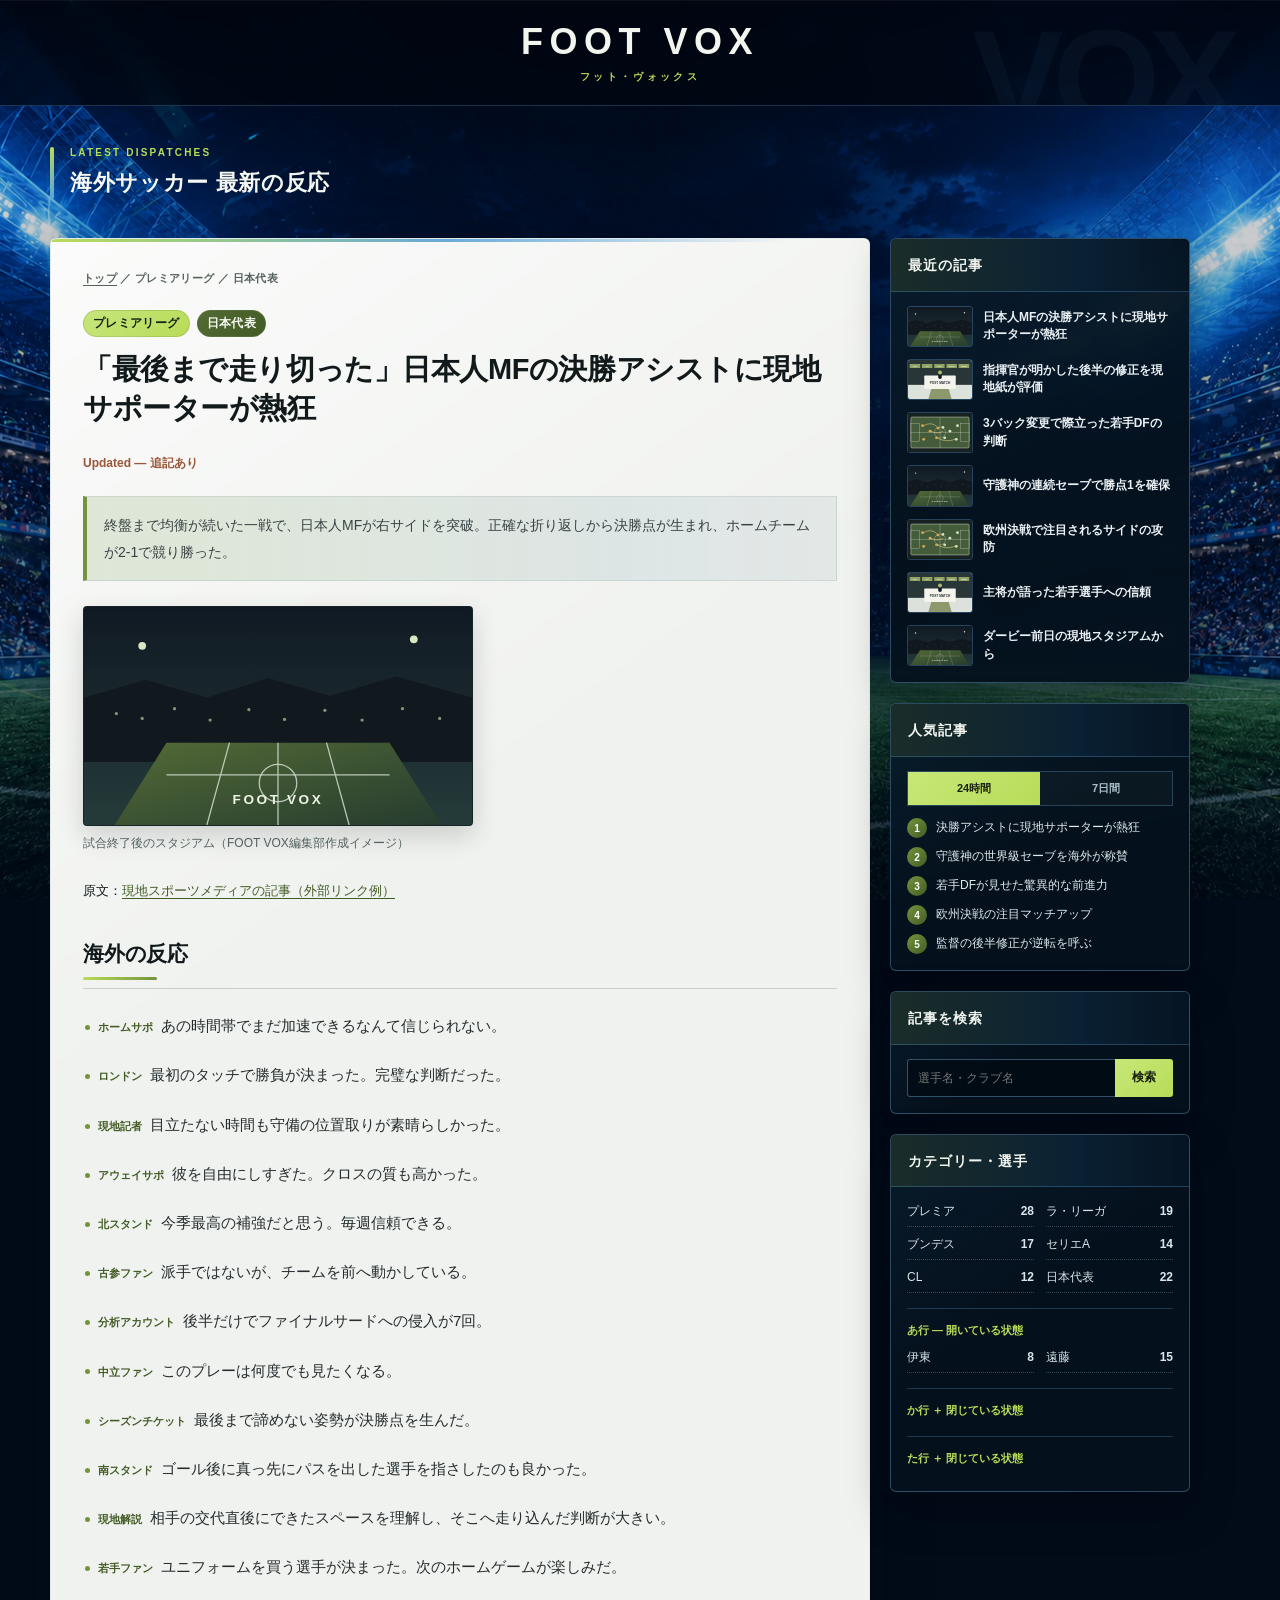
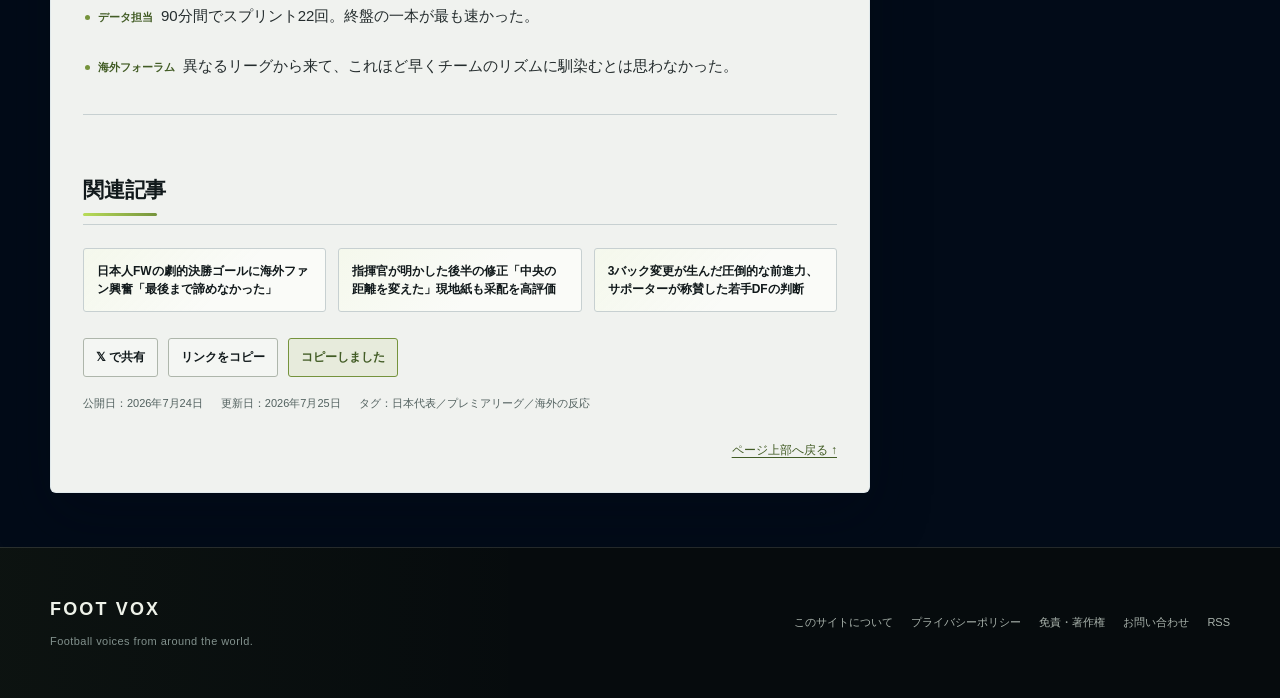
==== article.html @ bb5525f4 "refactor: use articles json as single data source" ====
<!doctype html>
<html lang="ja">
<head>
  <meta charset="utf-8">
  <meta name="viewport" content="width=device-width, initial-scale=1">
  <meta name="description" content="">
  <title>FOOT VOX</title>
  <link rel="icon" href="data:,">
  <link rel="stylesheet" href="styles.css">
</head>
<body id="page-top">
  <!-- PROTOTYPE: Editorial direction selected for design refinement. -->
  <header class="site-header">
    <div class="site-header__inner">
      <a class="site-logo" href="index.html">
        FOOT VOX
        <small>フット・ヴォックス</small>
      </a>
    </div>
  </header>

  <main class="site-grid">
    <section class="main-column" aria-label="記事本文">
      <!-- Future ad code may be inserted into this container. -->
      <div class="ad-slot" data-ad-slot="main-top"></div>

      <h1 class="page-heading"><span>Latest dispatches</span>海外サッカー 最新の反応</h1>

      <article id="article-top" class="article-detail" data-article-detail aria-labelledby="article-title">
        <div class="article-detail__inner">
        <nav class="breadcrumbs" aria-label="パンくず"><a href="index.html">トップ</a> ／ <span data-breadcrumb-category></span> ／ <span data-breadcrumb-tag></span></nav>

        <div class="eyebrow">
          <span class="pill" data-article-category></span>
          <span class="pill pill--muted" data-article-secondary-tag></span>
        </div>

        <h1 id="article-title" class="article-title"></h1>
        <div class="updated-mark">Updated — 追記あり</div>

        <!-- Reorder complete data-content-block elements to compose each article body. GIF uses the same media markup as image. -->
        <div class="article-content-blocks" data-article-blocks data-supported-block-types="text image video gif">
          <div class="article-content-block" data-content-block data-block-type="text" data-text-role="summary">
            <div class="summary-box">
              <p data-summary-existing></p>
              <p data-summary-preview data-render-status="waiting" hidden aria-hidden="true"></p>
            </div>
          </div>

          <div class="article-content-block" data-content-block data-block-type="image">
            <figure class="media-block">
              <img data-article-image width="1200" height="675" alt="">
              <figcaption data-article-image-caption></figcaption>
            </figure>
          </div>

          <div class="article-content-block" data-content-block data-block-type="text" data-text-role="source">
            <p class="source-link">原文：<a href="" rel="noopener noreferrer"></a></p>
          </div>

          <!-- Future inline ad code may be inserted into this container. -->
          <div class="ad-slot" data-ad-slot="article-inline"></div>

          <div class="article-content-block" data-content-block data-block-type="video">
            <figure class="media-block media-block--embed" data-video-media data-embed-provider="">
              <!-- Replace the placeholder with a YouTube iframe or an X video embed. -->
              <div class="media-embed" data-embed-container>
                <div class="video-placeholder" data-embed-placeholder role="img" aria-label="動画が未設定の状態">
                  <span><strong>▶</strong>VIDEO PLACEHOLDER — 560px</span>
                </div>
              </div>
            </figure>
          </div>

          <div class="article-content-block" data-content-block data-block-type="text" data-text-role="reactions-start">
            <h2 class="section-title">海外の反応</h2>
          </div>

          <div class="article-content-block" data-content-block data-block-type="gif" hidden>
            <figure class="media-block" data-gif-media>
              <!-- Set src and alt, then remove hidden from the gif block. -->
              <img data-gif-source width="1200" height="675" loading="lazy" decoding="async" alt="">
              <figcaption data-media-caption hidden></figcaption>
            </figure>
          </div>

          <div class="article-content-block" data-content-block data-block-type="text" data-text-role="reactions-end">
            <div class="reactions reactions--continued" aria-label="海外の反応 続き">
            </div>
          </div>
        </div>

        <div class="article-end">
          <h2 class="section-title">関連記事</h2>
          <ul class="related-list"></ul>

          <div class="share-row" aria-label="共有コントロールの外観例">
            <span class="static-control">𝕏 で共有</span>
            <span class="static-control">リンクをコピー</span>
            <span class="static-control static-control--success">コピーしました</span>
          </div>

          <div class="article-meta">
            <span data-article-published-date></span>
            <span data-article-updated-date></span>
            <span data-article-tags></span>
          </div>

          <div class="to-top"><a href="#page-top">ページ上部へ戻る ↑</a></div>
        </div>

        </div>
      </article>
    </section>

    <aside class="sidebar" data-sidebar aria-label="サイドバー">
      <section class="side-section" data-sidebar-section="recent-articles">
        <h2 class="side-section__heading">最近の記事</h2>
        <div class="side-section__body">
          <ol class="recent-list" data-sidebar-list="recent-articles">
            <li data-sidebar-item><a href="" data-sidebar-link><img alt="" data-sidebar-field="thumbnail"><span data-sidebar-field="title"></span></a></li>
            <li data-sidebar-item><a href="" data-sidebar-link><img alt="" data-sidebar-field="thumbnail"><span data-sidebar-field="title"></span></a></li>
            <li data-sidebar-item><a href="" data-sidebar-link><img alt="" data-sidebar-field="thumbnail"><span data-sidebar-field="title"></span></a></li>
            <li data-sidebar-item><a href="" data-sidebar-link><img alt="" data-sidebar-field="thumbnail"><span data-sidebar-field="title"></span></a></li>
            <li data-sidebar-item><a href="" data-sidebar-link><img alt="" data-sidebar-field="thumbnail"><span data-sidebar-field="title"></span></a></li>
            <li data-sidebar-item><a href="" data-sidebar-link><img alt="" data-sidebar-field="thumbnail"><span data-sidebar-field="title"></span></a></li>
            <li data-sidebar-item><a href="" data-sidebar-link><img alt="" data-sidebar-field="thumbnail"><span data-sidebar-field="title"></span></a></li>
          </ol>
        </div>
      </section>

      <section class="side-section" data-sidebar-section="popular-articles">
        <h2 class="side-section__heading">人気記事</h2>
        <div class="side-section__body">
          <div class="tabs" aria-label="人気記事タブの状態例">
            <span class="tab tab--selected">24時間</span>
            <span class="tab">7日間</span>
          </div>
          <ol class="popular-list" data-sidebar-list="popular-articles">
            <li data-sidebar-item><a href="" data-sidebar-link style="color: inherit; text-decoration: none;"></a></li>
            <li data-sidebar-item><a href="" data-sidebar-link style="color: inherit; text-decoration: none;"></a></li>
            <li data-sidebar-item><a href="" data-sidebar-link style="color: inherit; text-decoration: none;"></a></li>
            <li data-sidebar-item><a href="" data-sidebar-link style="color: inherit; text-decoration: none;"></a></li>
            <li data-sidebar-item><a href="" data-sidebar-link style="color: inherit; text-decoration: none;"></a></li>
          </ol>
        </div>
      </section>

      <section class="side-section">
        <h2 class="side-section__heading">記事を検索</h2>
        <div class="side-section__body">
          <div class="search-form" aria-label="検索フォームの外観例">
            <input type="search" placeholder="選手名・クラブ名" aria-label="検索キーワード">
            <span aria-hidden="true">検索</span>
          </div>
        </div>
      </section>

      <section class="side-section" data-sidebar-section="taxonomy">
        <h2 class="side-section__heading">カテゴリー・選手</h2>
        <div class="side-section__body">
          <ul class="category-list" data-taxonomy-list="categories">
            <li data-taxonomy-item data-taxonomy-type="category"><span data-taxonomy-field="label"></span><b data-taxonomy-field="count"></b></li>
            <li data-taxonomy-item data-taxonomy-type="category"><span data-taxonomy-field="label"></span><b data-taxonomy-field="count"></b></li>
            <li data-taxonomy-item data-taxonomy-type="category"><span data-taxonomy-field="label"></span><b data-taxonomy-field="count"></b></li>
            <li data-taxonomy-item data-taxonomy-type="category"><span data-taxonomy-field="label"></span><b data-taxonomy-field="count"></b></li>
            <li data-taxonomy-item data-taxonomy-type="category"><span data-taxonomy-field="label"></span><b data-taxonomy-field="count"></b></li>
            <li data-taxonomy-item data-taxonomy-type="category"><span data-taxonomy-field="label"></span><b data-taxonomy-field="count"></b></li>
          </ul>
          <div class="kana-group" data-kana-group data-expanded="false">
            <div class="kana-group__label" data-sidebar-field="group-label"></div>
            <ul class="category-list" data-taxonomy-list="players">
              <li data-taxonomy-item data-taxonomy-type="player"><span data-taxonomy-field="label"></span><b data-taxonomy-field="count"></b></li>
              <li data-taxonomy-item data-taxonomy-type="player"><span data-taxonomy-field="label"></span><b data-taxonomy-field="count"></b></li>
            </ul>
          </div>
          <div class="kana-group" data-kana-group data-expanded="false">
            <div class="kana-group__label" data-sidebar-field="group-label"></div>
          </div>
          <div class="kana-group" data-kana-group data-expanded="false">
            <div class="kana-group__label" data-sidebar-field="group-label"></div>
          </div>
        </div>
      </section>
    </aside>
  </main>

  <footer class="site-footer">
    <div class="site-footer__inner">
      <div class="footer-brand">FOOT VOX<small>Football voices from around the world.</small></div>
      <div class="footer-links" aria-label="フッターナビゲーションの外観例">
        <span>このサイトについて</span>
        <span>プライバシーポリシー</span>
        <span>免責・著作権</span>
        <span>お問い合わせ</span>
        <span>RSS</span>
      </div>
    </div>
  </footer>

  <script>
    (() => {
      const detail = document.querySelector("[data-article-detail]");
      const title = document.querySelector("#article-title");
      const metaDescription = document.querySelector('meta[name="description"]');
      const summary = document.querySelector("[data-summary-existing]");
      const category = document.querySelector("[data-article-category]");
      const secondaryTag = document.querySelector("[data-article-secondary-tag]");
      const breadcrumbCategory = document.querySelector("[data-breadcrumb-category]");
      const breadcrumbTag = document.querySelector("[data-breadcrumb-tag]");
      const image = document.querySelector("[data-article-image]");
      const caption = document.querySelector("[data-article-image-caption]");
      const sourceBlock = document.querySelector('[data-text-role="source"]');
      const sourceLink = sourceBlock?.querySelector("a");
      const published = document.querySelector("[data-article-published-date]");
      const updated = document.querySelector("[data-article-updated-date]");
      const tags = document.querySelector("[data-article-tags]");
      const reactions = document.querySelector(".reactions--continued");
      const relatedList = document.querySelector(".related-list");
      const videoBlock = document.querySelector('[data-block-type="video"]');
      const gifBlock = document.querySelector('[data-block-type="gif"]');
      const requestedId = new URLSearchParams(location.search).get("id");
      const formatDate = (value) => {
        const [year, month, day] = String(value || "").split("-").map(Number);
        return year && month && day ? `${year}年${month}月${day}日` : "";
      };
      const dateValue = (value) => Date.parse(`${value || ""}T00:00:00Z`) || 0;
      const articleHref = (id) => `article.html?id=${encodeURIComponent(id)}`;
      const selectRelatedArticles = (articles, current) => {
        const currentTags = new Set(current.tags || []);
        const candidates = articles
          .filter((article) => article.articleId !== current.articleId && article.relatedEligible !== false)
          .map((article) => ({
            ...article,
            commonTagCount: (article.tags || []).filter((tag) => currentTags.has(tag)).length
          }));
        const related = candidates
          .filter((article) => article.commonTagCount > 0)
          .sort((left, right) => (
            right.commonTagCount - left.commonTagCount
            || dateValue(right.updatedDate) - dateValue(left.updatedDate)
            || left.articleId.localeCompare(right.articleId)
          ))
          .slice(0, 3);
        if (related.length < 3) {
          const selected = new Set(related.map((article) => article.articleId));
          related.push(...candidates
            .filter((article) => !selected.has(article.articleId))
            .sort((left, right) => (
              dateValue(right.updatedDate) - dateValue(left.updatedDate)
              || left.articleId.localeCompare(right.articleId)
            ))
            .slice(0, 3 - related.length));
        }
        return related;
      };
      const fillSidebar = (sidebar, articles) => {
        const ids = new Set(articles.map((article) => article.articleId));
        document.querySelectorAll('[data-sidebar-list="recent-articles"] [data-sidebar-item]')
          .forEach((item, index) => {
            const data = sidebar.recentArticles[index];
            const link = item.querySelector("a");
            const thumbnail = item.querySelector("img");
            if (!data) return;
            item.dataset.articleId = data.articleId || "";
            link.href = ids.has(data.articleId) ? articleHref(data.articleId) : data.href;
            thumbnail.src = data.thumbnail;
            item.querySelector("span").textContent = data.title;
          });
        document.querySelectorAll('[data-sidebar-list="popular-articles"] [data-sidebar-item]')
          .forEach((item, index) => {
            const data = sidebar.popularArticles[index];
            if (!data) return;
            item.dataset.articleId = data.articleId || "";
            item.dataset.rank = data.rank;
            const link = item.querySelector("a");
            link.href = ids.has(data.articleId) ? articleHref(data.articleId) : data.href || "article.html";
            link.textContent = data.title;
          });
        document.querySelectorAll('[data-taxonomy-type="category"]').forEach((item, index) => {
          const data = sidebar.taxonomy.categories[index];
          if (!data) return;
          item.dataset.taxonomyId = data.taxonomyId;
          item.querySelector('[data-taxonomy-field="label"]').textContent = data.label;
          item.querySelector('[data-taxonomy-field="count"]').textContent = data.count;
        });
        document.querySelectorAll("[data-kana-group]").forEach((group, index) => {
          const data = sidebar.taxonomy.playerGroups[index];
          if (!data) return;
          group.dataset.kanaGroup = data.kana;
          group.dataset.expanded = String(data.expanded);
          group.querySelector('[data-sidebar-field="group-label"]').textContent = data.label;
          group.querySelectorAll('[data-taxonomy-type="player"]').forEach((item, playerIndex) => {
            const player = data.players[playerIndex];
            if (!player) return;
            item.dataset.taxonomyId = player.taxonomyId;
            item.querySelector('[data-taxonomy-field="label"]').textContent = player.label;
            item.querySelector('[data-taxonomy-field="count"]').textContent = player.count;
          });
        });
      };
      window.FOOT_VOX = window.FOOT_VOX || {};
      const context = { ready: null, loadStatus: "loading", articleData: null, relatedArticles: [] };
      window.FOOT_VOX.articleContext = context;
      context.ready = fetch("data/articles.json")
        .then((response) => {
          if (!response.ok) throw new Error(`Article data request failed: ${response.status}`);
          return response.json();
        })
        .then((payload) => {
          const articles = payload.articles;
          const article = articles.find((item) => item.articleId === requestedId)
            || articles.find((item) => item.listOnHome !== false);
          if (!article) throw new Error("Article not found");
          const tag = (article.tags || []).find(
            (item) => item !== article.category && item !== "海外の反応"
          ) || article.tags?.[0] || "";
          detail.dataset.articleId = article.articleId;
          title.textContent = article.title;
          document.title = `${article.title}｜FOOT VOX`;
          metaDescription.content = article.description;
          summary.textContent = article.description;
          category.textContent = article.category;
          secondaryTag.textContent = tag;
          breadcrumbCategory.textContent = article.category;
          breadcrumbTag.textContent = tag;
          image.src = article.image.src;
          image.alt = article.image.alt;
          caption.textContent = article.image.caption;
          published.textContent = `公開日：${formatDate(article.publishedDate)}`;
          updated.textContent = `更新日：${formatDate(article.updatedDate)}`;
          tags.textContent = `タグ：${article.tags.join("／")}`;
          const source = (article.contentBlocks || []).find(
            (block) => block.type === "text" && block.role === "source"
          );
          sourceBlock.hidden = !source;
          if (source) {
            sourceLink.textContent = source.text;
            sourceLink.href = source.href;
          }
          const video = (article.contentBlocks || []).find((block) => block.type === "video");
          const gif = (article.contentBlocks || []).find((block) => block.type === "gif");
          videoBlock.hidden = !video?.embedUrl;
          gifBlock.hidden = !gif?.src;
          reactions.replaceChildren(...article.reactions.map((reaction) => {
            const paragraph = document.createElement("p");
            const meta = document.createElement("span");
            paragraph.className = "reaction";
            paragraph.id = `reaction-${reaction.number}`;
            meta.className = "reaction__meta";
            meta.textContent = reaction.name;
            paragraph.append(meta, document.createTextNode(reaction.text));
            return paragraph;
          }));
          const related = selectRelatedArticles(articles, article);
          relatedList.replaceChildren(...related.map((item) => {
            const li = document.createElement("li");
            const link = document.createElement("a");
            li.dataset.articleId = item.articleId;
            link.href = articleHref(item.articleId);
            link.textContent = item.title;
            li.append(link);
            return li;
          }));
          fillSidebar(payload.homeSidebar, articles);
          context.articleData = article;
          context.relatedArticles = related;
          context.loadStatus = "loaded";
          if (location.hash === "#reaction-9") {
            requestAnimationFrame(() => document.querySelector("#reaction-9")?.scrollIntoView());
          }
          return article;
        })
        .catch((error) => {
          context.loadStatus = "error";
          context.error = error.message;
          throw error;
        });
    })();
  </script>
</body>
</html>
---- styles.css ----
:root {
  --graphite-950: #020713;
  --graphite-900: #071323;
  --graphite-800: #10283c;
  --surface: #f0f2ef;
  --surface-strong: #fafbf8;
  --surface-muted: #e2e7e5;
  --ink: #11191b;
  --ink-soft: #52615f;
  --olive: #75933c;
  --olive-dark: #425c25;
  --lime: #b8dc58;
  --line: #c7d0d1;
  --stadium-blue: #2f8fdf;
  --stadium-cyan: #72c8ff;
  --gold: #d1a950;
  --white: #fff;
  --radius-sm: 6px;
  --radius-md: 10px;
  --shadow-card: 0 22px 58px rgba(0, 8, 20, .38);
  --space-1: 6px;
  --space-2: 10px;
  --space-3: 16px;
  --space-4: 22px;
  --space-5: 30px;
  --space-6: 42px;
  --page-width: 1180px;
  --main-width: 820px;
  --side-width: 300px;
  --column-gap: 20px;
  color-scheme: light;
}

* { box-sizing: border-box; }

html {
  scroll-behavior: smooth;
  scroll-padding-top: 24px;
}

body {
  position: relative;
  isolation: isolate;
  margin: 0;
  min-width: 1180px;
  color: var(--ink);
  background-color: #020b18;
  background-image: url("assets/foot-vox-stadium-background.png");
  background-repeat: no-repeat;
  background-position: center top;
  background-size: cover;
  background-attachment: fixed;
  font-family: -apple-system, BlinkMacSystemFont, "Segoe UI", "Yu Gothic UI", "Hiragino Kaku Gothic ProN", Meiryo, sans-serif;
  line-height: 1.75;
}

body::before {
  position: fixed;
  z-index: 0;
  inset: 0;
  content: "";
  pointer-events: none;
  background: linear-gradient(
    180deg,
    rgba(1, 7, 18, .12) 0%,
    rgba(1, 9, 22, .26) 42%,
    rgba(2, 11, 24, .6) 82%,
    rgba(2, 11, 24, .82) 100%
  );
}

.site-header,
.site-grid,
.site-footer {
  position: relative;
  z-index: 1;
}

a {
  color: var(--olive-dark);
  text-decoration-thickness: 1px;
  text-underline-offset: 3px;
}

a:hover { color: #2f3b1e; }

a:focus-visible,
button:focus-visible,
input:focus-visible {
  outline: 3px solid #d4aa4f;
  outline-offset: 4px;
}

img {
  display: block;
  max-width: 100%;
  height: auto;
}

.site-header {
  overflow: hidden;
  border-top: 1px solid rgba(255,255,255,.05);
  border-bottom: 1px solid rgba(95,173,232,.26);
  background: rgba(1, 7, 15, .68);
  backdrop-filter: blur(7px);
}

.site-header::after {
  position: absolute;
  right: max(calc((100% - var(--page-width)) / 2), 20px);
  bottom: -42px;
  content: "VOX";
  color: rgba(109, 174, 221, .045);
  font-size: 138px;
  font-weight: 900;
  line-height: 1;
  letter-spacing: -.08em;
  pointer-events: none;
}

.site-header__inner {
  position: relative;
  z-index: 1;
  width: var(--page-width);
  height: 104px;
  margin: 0 auto;
  display: grid;
  place-items: center;
}

.site-logo {
  color: #f3f5ef;
  font-size: 36px;
  font-weight: 900;
  line-height: 1;
  letter-spacing: .18em;
  text-decoration: none;
}

.site-logo small {
  display: block;
  margin-top: 12px;
  color: var(--lime);
  font-size: 10px;
  font-weight: 650;
  letter-spacing: .33em;
  text-align: center;
}

.site-grid {
  width: var(--page-width);
  margin: 38px auto 0;
  display: grid;
  grid-template-columns: var(--main-width) var(--side-width);
  gap: var(--column-gap);
  align-items: stretch;
}

.main-column {
  min-width: 0;
}

.ad-slot:empty {
  display: none;
}

.page-heading {
  position: relative;
  margin: 0 0 22px;
  padding: 0 0 14px 20px;
  color: #f5f7f2;
  font-size: 22px;
  font-weight: 800;
  letter-spacing: .03em;
}

.page-heading::before {
  position: absolute;
  top: 3px;
  bottom: 17px;
  left: 0;
  width: 4px;
  content: "";
  border-radius: 99px;
  background: linear-gradient(var(--lime), #5da3d9);
  box-shadow: 0 0 22px rgba(83,161,218,.3);
}

.page-heading span {
  display: block;
  margin-bottom: 2px;
  color: var(--lime);
  font-size: 10px;
  font-weight: 800;
  letter-spacing: .22em;
  text-transform: uppercase;
}

.feed {
  display: grid;
  gap: var(--space-5);
}

.article-card,
.article-detail {
  position: relative;
  overflow: hidden;
  border: 1px solid rgba(224,232,235,.9);
  border-radius: var(--radius-sm);
  background:
    linear-gradient(145deg, rgba(255,255,255,.7), transparent 36%),
    var(--surface);
  box-shadow: var(--shadow-card);
}

.article-card::before,
.article-detail::before {
  position: absolute;
  z-index: 2;
  top: 0;
  right: 0;
  left: 0;
  height: 3px;
  content: "";
  background: linear-gradient(90deg, var(--lime), #67aad8 48%, transparent 90%);
}

.article-card__inner,
.article-detail__inner {
  padding: 30px 32px 31px;
}

.eyebrow {
  display: flex;
  flex-wrap: wrap;
  gap: 7px;
  margin-bottom: 13px;
}

.pill {
  display: inline-flex;
  align-items: center;
  min-height: 24px;
  padding: 2px 9px;
  border-radius: 999px;
  border: 1px solid rgba(67,87,42,.16);
  color: #162014;
  background: linear-gradient(135deg, #c7e57c, var(--lime));
  font-size: 12px;
  font-weight: 800;
  letter-spacing: .03em;
}

.pill--muted {
  color: #f7f9f2;
  border-color: rgba(255,255,255,.08);
  background: linear-gradient(135deg, #526a34, var(--olive-dark));
}

.article-title {
  margin: 0 0 17px;
  font-size: 29px;
  font-weight: 850;
  line-height: 1.34;
  letter-spacing: -.015em;
}

.article-title a {
  color: var(--ink);
  text-decoration: none;
}

.article-title a:hover { color: var(--olive-dark); }

.summary-box {
  margin-bottom: 20px;
  padding: 15px 17px;
  border: 1px solid rgba(69,107,126,.13);
  border-left: 4px solid var(--olive);
  background:
    linear-gradient(90deg, rgba(184,220,88,.11), rgba(95,169,218,.045) 75%, transparent),
    #e3e8e6;
  color: #374342;
  font-size: 14px;
}

.summary-box p { margin: 0; }

.media-block {
  margin: 0 0 22px;
}

.media-block img {
  width: 100%;
  border: 1px solid rgba(10,22,24,.22);
  border-radius: 4px;
  background: #1c2928;
  box-shadow: 0 10px 26px rgba(11,21,22,.16);
}

.media-block figcaption {
  margin-top: 7px;
  color: var(--ink-soft);
  font-size: 12px;
}

.reactions {
  display: grid;
  gap: 21px;
}

.reaction {
  margin: 0;
  padding: 0 2px;
  color: #242c2d;
  font-size: 15px;
  line-height: 1.88;
}

.reaction__meta {
  position: relative;
  padding-left: 13px;
  display: inline-block;
  margin-right: 8px;
  color: var(--olive-dark);
  font-size: 11px;
  font-weight: 800;
}

.reaction__meta::before {
  position: absolute;
  top: .72em;
  left: 0;
  width: 5px;
  height: 5px;
  content: "";
  border-radius: 50%;
  background: var(--olive);
}

.continue-row {
  display: flex;
  justify-content: flex-end;
  margin-top: 22px;
}

.continue-link {
  display: inline-flex;
  align-items: center;
  gap: 9px;
  padding: 9px 16px;
  border-radius: 3px;
  border: 1px solid rgba(183,217,99,.4);
  color: #f5f8f0;
  background: linear-gradient(135deg, #253632, #13211f);
  font-size: 13px;
  font-weight: 850;
  text-decoration: none;
  box-shadow: 0 9px 22px rgba(9,18,18,.16);
}

.continue-link::after { content: "→"; }

.continue-link:hover {
  color: #17200f;
  background: var(--lime);
}

.sidebar {
  display: grid;
  gap: 20px;
  padding-top: 94px;
  align-content: start;
}

.side-section {
  overflow: hidden;
  border: 1px solid rgba(112, 166, 204, .38);
  border-radius: var(--radius-sm);
  color: #dfe9ef;
  background:
    linear-gradient(145deg, rgba(31, 78, 109, .18), transparent 48%),
    rgba(5, 17, 29, .94);
  box-shadow: 0 18px 42px rgba(0, 5, 16, .38);
  backdrop-filter: blur(10px);
}

.side-section__heading {
  margin: 0;
  padding: 14px 17px 13px;
  border-bottom: 1px solid rgba(102, 174, 224, .28);
  color: #f3f6ef;
  background:
    linear-gradient(90deg, rgba(184,220,88,.12), rgba(50,125,180,.12) 62%, transparent),
    rgba(6, 21, 34, .94);
  font-size: 14px;
  font-weight: 850;
  letter-spacing: .07em;
}

.side-section__body {
  padding: 14px 16px 16px;
  color: #dbe5eb;
}

.recent-list,
.popular-list,
.category-list,
.related-list {
  margin: 0;
  padding: 0;
  list-style: none;
}

.recent-list {
  display: grid;
  gap: 12px;
}

.recent-list a {
  display: grid;
  grid-template-columns: 66px 1fr;
  gap: 10px;
  align-items: center;
  color: #eaf0f3;
  font-size: 12px;
  font-weight: 700;
  line-height: 1.45;
  text-decoration: none;
  transition: color .16s ease, transform .16s ease;
}

.recent-list a:hover {
  color: var(--lime);
  transform: translateX(3px);
}

.recent-list img {
  width: 66px;
  aspect-ratio: 16 / 10;
  object-fit: cover;
  border: 1px solid rgba(105, 172, 219, .32);
  border-radius: 3px;
}

.tabs {
  display: grid;
  grid-template-columns: 1fr 1fr;
  margin-bottom: 12px;
  border: 1px solid rgba(103, 162, 201, .34);
}

.tab {
  padding: 7px 5px;
  color: #adbec9;
  background: rgba(255,255,255,.025);
  font-size: 11px;
  font-weight: 800;
  text-align: center;
}

.tab--selected {
  color: #17200f;
  background: linear-gradient(135deg, #c8e778, var(--lime));
}

.popular-list {
  display: grid;
  gap: 9px;
  counter-reset: popular;
}

.popular-list li {
  display: grid;
  grid-template-columns: 22px 1fr;
  gap: 7px;
  align-items: start;
  counter-increment: popular;
  font-size: 12px;
  line-height: 1.5;
  color: #e1e9ed;
}

.popular-list li::before {
  content: counter(popular);
  display: grid;
  width: 20px;
  height: 20px;
  place-items: center;
  border-radius: 50%;
  color: white;
  background: linear-gradient(135deg, var(--olive), var(--olive-dark));
  font-size: 10px;
  font-weight: 800;
}

.search-form {
  display: grid;
  grid-template-columns: 1fr auto;
}

.search-form input {
  min-width: 0;
  height: 38px;
  padding: 0 10px;
  border: 1px solid rgba(105, 166, 207, .45);
  border-right: 0;
  border-radius: 3px 0 0 3px;
  color: #eef4f7;
  background: rgba(1, 10, 19, .72);
  font: inherit;
  font-size: 12px;
}

.search-form span {
  display: grid;
  min-width: 58px;
  place-items: center;
  border-radius: 0 3px 3px 0;
  color: #17200f;
  background: linear-gradient(135deg, #c8e778, var(--lime));
  font-size: 12px;
  font-weight: 800;
}

.category-list {
  display: grid;
  grid-template-columns: 1fr 1fr;
  gap: 7px 12px;
  font-size: 12px;
}

.category-list li {
  display: flex;
  justify-content: space-between;
  gap: 8px;
  padding-bottom: 4px;
  border-bottom: 1px dotted rgba(155, 190, 212, .3);
  color: #dbe5eb;
}

.kana-group {
  margin-top: 15px;
  padding-top: 12px;
  border-top: 1px solid rgba(117, 173, 209, .25);
}

.kana-group__label {
  margin-bottom: 7px;
  color: var(--lime);
  font-size: 11px;
  font-weight: 850;
}

.pagination {
  display: flex;
  justify-content: center;
  gap: 8px;
  margin: 32px 0 0;
}

.pagination a,
.pagination span {
  display: grid;
  width: 38px;
  height: 38px;
  place-items: center;
  border: 1px solid rgba(255,255,255,.18);
  border-radius: 5px;
  color: #e8eee2;
  background: rgba(255,255,255,.045);
  font-size: 13px;
  text-decoration: none;
}

.pagination .current {
  color: #17200f;
  border-color: var(--lime);
  background: linear-gradient(135deg, #c8e778, var(--lime));
  box-shadow: 0 8px 22px rgba(183,217,99,.15);
}

.site-footer {
  margin-top: 54px;
  border-top: 1px solid rgba(255,255,255,.12);
  background:
    linear-gradient(90deg, rgba(183,217,99,.035), transparent 42%),
    #060b0d;
}

.site-footer__inner {
  width: var(--page-width);
  min-height: 150px;
  margin: 0 auto;
  display: grid;
  grid-template-columns: 1fr auto;
  gap: 30px;
  align-items: center;
}

.footer-brand {
  color: #eef2e9;
  font-size: 18px;
  font-weight: 850;
  letter-spacing: .12em;
}

.footer-brand small {
  display: block;
  margin-top: 6px;
  color: #82918d;
  font-size: 11px;
  font-weight: 500;
  letter-spacing: .04em;
}

.footer-links {
  display: flex;
  flex-wrap: wrap;
  justify-content: flex-end;
  gap: 9px 18px;
  max-width: 600px;
  color: #a9b3ac;
  font-size: 11px;
}

.footer-links span { white-space: nowrap; }

.breadcrumbs {
  margin-bottom: 18px;
  color: var(--ink-soft);
  font-size: 11px;
  font-weight: 650;
  letter-spacing: .03em;
}

.breadcrumbs a { color: var(--ink-soft); }

.updated-mark {
  display: inline-block;
  margin: -6px 0 18px;
  color: #9a5639;
  font-size: 12px;
  font-weight: 850;
}

.source-link {
  margin: -3px 0 22px;
  font-size: 13px;
}

.section-title {
  margin: 30px 0 20px;
  padding-bottom: 8px;
  border-bottom: 1px solid var(--line);
  font-size: 21px;
  font-weight: 850;
  letter-spacing: -.01em;
}

.section-title::after {
  display: block;
  width: 74px;
  height: 3px;
  margin-top: 8px;
  content: "";
  border-radius: 99px;
  background: linear-gradient(90deg, var(--lime), var(--olive));
}

.article-detail .media-block img {
  width: 390px;
}

.video-placeholder {
  width: 560px;
  aspect-ratio: 16 / 9;
  margin: 25px 0;
  display: grid;
  place-items: center;
  border-radius: 4px;
  color: #eaf0df;
  border: 1px solid rgba(183,217,99,.2);
  background:
    radial-gradient(circle, rgba(183,217,99,.2) 0 14%, transparent 15%),
    linear-gradient(135deg, #263a3a, #0b1316);
  box-shadow: 0 14px 34px rgba(7,13,16,.2);
  font-size: 13px;
  letter-spacing: .12em;
}

.video-placeholder strong {
  display: block;
  font-size: 44px;
  line-height: 1;
  text-align: center;
}

.article-detail .media-block--embed {
  width: 560px;
  margin: 25px 0;
}

.media-embed {
  position: relative;
  overflow: hidden;
  width: 100%;
  aspect-ratio: 16 / 9;
  border: 1px solid rgba(10,22,24,.22);
  border-radius: 4px;
  background: #1c2928;
  box-shadow: 0 10px 26px rgba(11,21,22,.16);
}

.media-embed > iframe,
.media-embed > video,
.media-embed > .twitter-tweet {
  width: 100% !important;
  max-width: none !important;
  height: 100% !important;
  margin: 0 !important;
  border: 0;
}

.media-embed > .video-placeholder {
  width: 100%;
  height: 100%;
  margin: 0;
  border: 0;
  border-radius: 0;
  box-shadow: none;
}

.article-end {
  margin-top: 34px;
  padding-top: 24px;
  border-top: 1px solid var(--line);
}

.related-list {
  display: grid;
  grid-template-columns: repeat(3, 1fr);
  gap: 12px;
}

.related-list a {
  display: block;
  padding: 13px;
  border: 1px solid var(--line);
  border-radius: 3px;
  color: var(--ink);
  background:
    linear-gradient(135deg, rgba(183,217,99,.08), transparent 60%),
    var(--surface-strong);
  font-size: 12px;
  font-weight: 750;
  line-height: 1.5;
  text-decoration: none;
  transition: border-color .16s ease, transform .16s ease;
}

.related-list a:hover {
  border-color: var(--olive);
  transform: translateY(-2px);
}

.share-row {
  display: flex;
  gap: 10px;
  margin: 26px 0 17px;
}

.static-control {
  display: inline-flex;
  align-items: center;
  gap: 7px;
  padding: 8px 12px;
  border: 1px solid #aeb6ab;
  border-radius: 3px;
  color: var(--ink);
  background: rgba(255,255,255,.25);
  font-size: 12px;
  font-weight: 800;
}

.static-control--success {
  border-color: var(--olive);
  color: var(--olive-dark);
  background: #e7ebdc;
}

.article-meta {
  display: flex;
  flex-wrap: wrap;
  gap: 8px 18px;
  color: var(--ink-soft);
  font-size: 11px;
}

.article-card .article-meta {
  position: absolute;
  right: 32px;
  bottom: 8px;
  left: 32px;
}

.to-top {
  display: flex;
  justify-content: flex-end;
  margin-top: 26px;
  font-size: 12px;
}

.state-samples {
  display: none;
  margin-top: 30px;
  padding: 18px;
  border: 1px dashed #9eaa9c;
  background:
    repeating-linear-gradient(135deg, rgba(255,255,255,.18) 0 8px, transparent 8px 16px),
    #e5e9e1;
}

.state-samples__title {
  margin: 0 0 12px;
  font-size: 12px;
  letter-spacing: .08em;
  text-transform: uppercase;
}

.lightbox-sample {
  min-height: 190px;
  padding: 20px;
  display: grid;
  grid-template-columns: 180px 1fr;
  gap: 18px;
  align-items: center;
  color: white;
  background:
    radial-gradient(circle at 20% 30%, rgba(183,217,99,.08), transparent 30%),
    rgba(7, 13, 16, .94);
}

.lightbox-sample img {
  width: 180px;
}

/* Article reading rhythm only. Shared site chrome stays on the base styles. */

.article-detail .breadcrumbs {
  margin-bottom: 22px;
}

.article-detail .article-title {
  margin-bottom: 20px;
}

.article-detail .updated-mark {
  margin-bottom: 22px;
}

.article-detail .summary-box {
  margin-bottom: 25px;
  line-height: 1.9;
}

.article-detail .source-link {
  margin-bottom: 26px;
  line-height: 1.8;
}

.article-detail .media-block {
  margin-bottom: 28px;
}

.article-detail .section-title {
  margin-top: 36px;
  margin-bottom: 23px;
  line-height: 1.45;
}

.article-content-blocks,
.article-content-block {
  display: contents;
}

.article-content-block[hidden] {
  display: none;
}

.reactions--continued {
  margin-top: 21px;
}

@media (max-width: 768px) {
  :root {
    --page-width: 100%;
    --main-width: 100%;
    --side-width: 100%;
    --column-gap: 0px;
  }

  html,
  body {
    width: 100%;
    max-width: 100%;
    min-width: 0;
  }

  .site-header__inner {
    width: 100%;
    height: 84px;
    padding: 0 16px;
  }

  .site-header::after {
    right: 12px;
    bottom: -28px;
    font-size: 104px;
  }

  .site-logo {
    max-width: 100%;
    font-size: 30px;
    text-align: center;
  }

  .site-logo small {
    margin-top: 8px;
  }

  .site-grid {
    width: 100%;
    margin-top: 22px;
    padding: 0 16px;
    grid-template-columns: minmax(0, 1fr);
    gap: 30px;
  }

  .main-column,
  .sidebar {
    width: 100%;
    min-width: 0;
  }

  .sidebar {
    padding-top: 0;
    gap: 18px;
  }

  .page-heading {
    max-width: 100%;
    margin-bottom: 18px;
    padding-bottom: 12px;
    padding-left: 16px;
    font-size: 19px;
    line-height: 1.45;
    overflow-wrap: anywhere;
  }

  .article-card,
  .article-detail {
    width: 100%;
    max-width: 100%;
  }

  .article-card__inner,
  .article-detail__inner {
    padding: 22px 16px 24px;
  }

  .article-title,
  .article-title a,
  .summary-box,
  .summary-box p,
  .reaction,
  .breadcrumbs,
  .source-link,
  .related-list a {
    max-width: 100%;
    overflow-wrap: anywhere;
  }

  .article-title {
    font-size: 22px;
    line-height: 1.48;
  }

  .article-card .reaction {
    min-height: calc(1.85em * 2);
    line-height: 1.85;
  }

  .article-card .media-block figcaption {
    min-height: calc(1.75em * 2);
    line-height: 1.75;
  }

  .summary-box {
    margin-bottom: 22px;
    padding: 13px 14px 14px;
    font-size: 13px;
    line-height: 1.85;
  }

  .article-card .media-block {
    margin-bottom: 24px;
  }

  .reactions {
    gap: 20px;
  }

  img,
  video,
  iframe,
  .media-block,
  .media-embed,
  .video-placeholder,
  .article-detail .media-block img,
  .article-detail .media-block--embed {
    max-width: 100%;
  }

  img,
  video,
  .article-detail .media-block img {
    height: auto;
  }

  .article-detail .media-block img,
  .article-detail .media-block--embed,
  .video-placeholder {
    width: 100%;
  }

  .media-embed > iframe,
  .media-embed > video,
  .media-embed > .twitter-tweet {
    max-width: 100% !important;
  }

  .article-card .article-meta {
    position: static;
    margin-top: 18px;
  }

  .article-detail .breadcrumbs {
    margin-bottom: 16px;
    line-height: 1.7;
  }

  .article-detail .updated-mark {
    margin: -2px 0 18px;
  }

  .article-meta,
  .article-meta span {
    min-width: 0;
    max-width: 100%;
    overflow-wrap: anywhere;
  }

  .related-list {
    grid-template-columns: minmax(0, 1fr);
    grid-auto-rows: 1fr;
    gap: 10px;
  }

  .related-list a {
    display: flex;
    height: 100%;
    align-items: center;
    padding: 14px;
  }

  .share-row {
    flex-wrap: wrap;
    gap: 8px;
  }

  .static-control {
    flex: 1 1 130px;
    max-width: 100%;
    justify-content: center;
    white-space: normal;
  }

  .article-detail .article-meta {
    flex-direction: column;
    align-items: flex-start;
    gap: 6px;
  }

  .side-section,
  .side-section__body,
  .recent-list,
  .popular-list,
  .category-list {
    min-width: 0;
    max-width: 100%;
  }

  .side-section__heading {
    padding: 13px 15px 12px;
  }

  .side-section__body {
    padding: 14px;
  }

  .recent-list a {
    grid-template-columns: 78px minmax(0, 1fr);
    gap: 12px;
    line-height: 1.55;
    overflow-wrap: anywhere;
  }

  .recent-list img {
    width: 78px;
  }

  .popular-list li {
    grid-template-columns: 22px minmax(0, 1fr);
    overflow-wrap: anywhere;
  }

  .category-list {
    grid-template-columns: repeat(2, minmax(0, 1fr));
  }

  .category-list li {
    min-width: 0;
    overflow-wrap: anywhere;
  }

  .search-form {
    width: 100%;
    grid-template-columns: minmax(0, 1fr) auto;
  }

  .site-footer__inner {
    width: 100%;
    min-height: 0;
    padding: 28px 16px;
    grid-template-columns: minmax(0, 1fr);
    gap: 18px;
    text-align: center;
  }

  .footer-brand {
    text-align: center;
  }

  .footer-links {
    max-width: 100%;
    flex-direction: column;
    gap: 10px;
    justify-content: center;
  }

  .footer-links span {
    white-space: normal;
  }
}

@media (prefers-reduced-motion: reduce) {
  html { scroll-behavior: auto; }
}
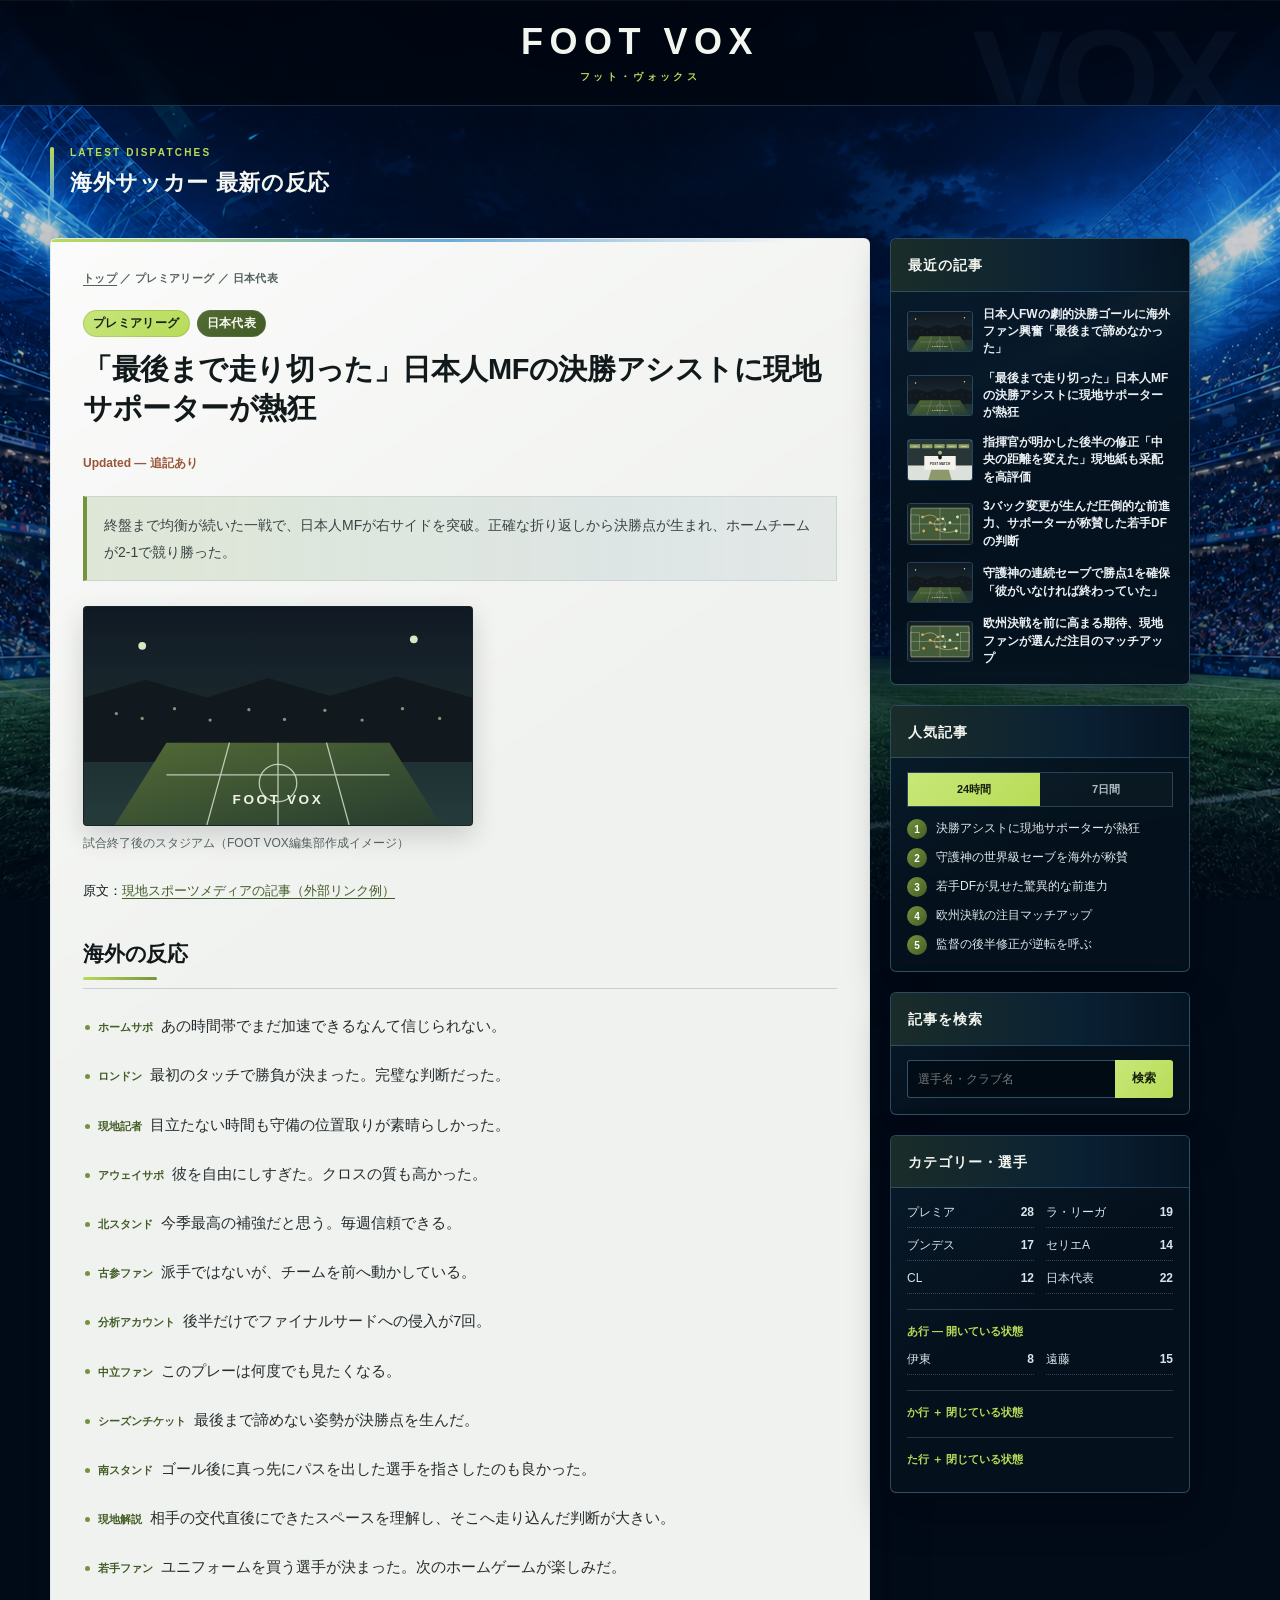
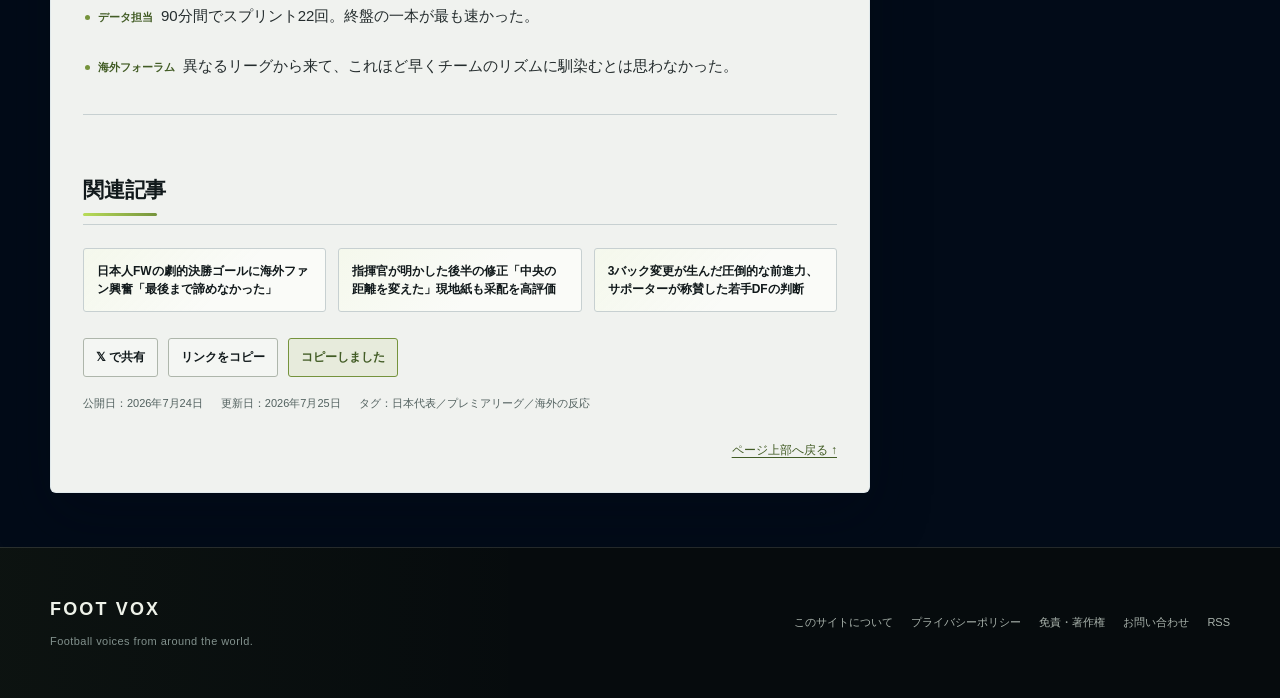
==== commit f8721358: "feat: automate article publishing workflow" ====
--- a/article.html
+++ b/article.html
@@ -4,6 +4,18 @@
   <meta charset="utf-8">
   <meta name="viewport" content="width=device-width, initial-scale=1">
   <meta name="description" content="">
+  <meta name="robots" content="noindex, follow">
+  <link rel="canonical">
+  <meta property="og:type" content="article">
+  <meta property="og:site_name" content="FOOT VOX">
+  <meta property="og:title" content="">
+  <meta property="og:description" content="">
+  <meta property="og:image" content="">
+  <meta property="og:url" content="">
+  <meta name="twitter:card" content="summary_large_image">
+  <meta name="twitter:title" content="">
+  <meta name="twitter:description" content="">
+  <meta name="twitter:image" content="">
   <title>FOOT VOX</title>
   <link rel="icon" href="data:,">
   <link rel="stylesheet" href="styles.css">
@@ -203,6 +215,15 @@
       const detail = document.querySelector("[data-article-detail]");
       const title = document.querySelector("#article-title");
       const metaDescription = document.querySelector('meta[name="description"]');
+      const metaRobots = document.querySelector('meta[name="robots"]');
+      const canonical = document.querySelector('link[rel="canonical"]');
+      const ogTitle = document.querySelector('meta[property="og:title"]');
+      const ogDescription = document.querySelector('meta[property="og:description"]');
+      const ogImage = document.querySelector('meta[property="og:image"]');
+      const ogUrl = document.querySelector('meta[property="og:url"]');
+      const twitterTitle = document.querySelector('meta[name="twitter:title"]');
+      const twitterDescription = document.querySelector('meta[name="twitter:description"]');
+      const twitterImage = document.querySelector('meta[name="twitter:image"]');
       const summary = document.querySelector("[data-summary-existing]");
       const category = document.querySelector("[data-article-category]");
       const secondaryTag = document.querySelector("[data-article-secondary-tag]");
@@ -220,12 +241,31 @@
       const videoBlock = document.querySelector('[data-block-type="video"]');
       const gifBlock = document.querySelector('[data-block-type="gif"]');
       const requestedId = new URLSearchParams(location.search).get("id");
+      const siteBaseUrl = "https://tkd197557-arch.github.io/foot-vox/";
+      const MAX_RECENT_ARTICLES = 7;
       const formatDate = (value) => {
         const [year, month, day] = String(value || "").split("-").map(Number);
         return year && month && day ? `${year}年${month}月${day}日` : "";
       };
       const dateValue = (value) => Date.parse(`${value || ""}T00:00:00Z`) || 0;
       const articleHref = (id) => `article.html?id=${encodeURIComponent(id)}`;
+      const compareArticlesByUpdatedDate = (left, right) => (
+        dateValue(right.updatedDate) - dateValue(left.updatedDate)
+        || String(left.articleId || "").localeCompare(String(right.articleId || ""))
+      );
+      const createSidebarData = (sidebarConfig, articles) => ({
+        ...sidebarConfig,
+        recentArticles: articles
+          .filter((article) => article.listOnHome !== false)
+          .sort(compareArticlesByUpdatedDate)
+          .slice(0, MAX_RECENT_ARTICLES)
+          .map((article) => ({
+            articleId: article.articleId,
+            thumbnail: article.image?.src || "",
+            title: article.title,
+            href: articleHref(article.articleId)
+          }))
+      });
       const selectRelatedArticles = (articles, current) => {
         const currentTags = new Set(current.tags || []);
         const candidates = articles
@@ -256,7 +296,13 @@
       };
       const fillSidebar = (sidebar, articles) => {
         const ids = new Set(articles.map((article) => article.articleId));
-        document.querySelectorAll('[data-sidebar-list="recent-articles"] [data-sidebar-item]')
+        const recentList = document.querySelector('[data-sidebar-list="recent-articles"]');
+        const recentTemplate = recentList?.querySelector("[data-sidebar-item]") || null;
+        const recentItems = recentTemplate
+          ? sidebar.recentArticles.map(() => recentTemplate.cloneNode(true))
+          : [];
+        recentList?.replaceChildren(...recentItems);
+        recentItems
           .forEach((item, index) => {
             const data = sidebar.recentArticles[index];
             const link = item.querySelector("a");
@@ -309,7 +355,10 @@
         })
         .then((payload) => {
           const articles = payload.articles;
-          const article = articles.find((item) => item.articleId === requestedId)
+          const requestedArticle = requestedId
+            ? articles.find((item) => item.articleId === requestedId)
+            : null;
+          const article = requestedArticle
             || articles.find((item) => item.listOnHome !== false);
           if (!article) throw new Error("Article not found");
           const tag = (article.tags || []).find(
@@ -319,6 +368,26 @@
           title.textContent = article.title;
           document.title = `${article.title}｜FOOT VOX`;
           metaDescription.content = article.description;
+          const canonicalUrl = new URL(
+            `article.html?id=${encodeURIComponent(article.articleId)}`,
+            siteBaseUrl
+          ).href;
+          const socialImageUrl = new URL(article.image.src, siteBaseUrl).href;
+          const isIndexable = Boolean(requestedArticle) && article.indexable !== false;
+
+          metaRobots.content = isIndexable ? "index, follow" : "noindex, follow";
+          if (requestedArticle) {
+            canonical.href = canonicalUrl;
+          } else {
+            canonical.removeAttribute("href");
+          }
+          ogTitle.content = article.title;
+          ogDescription.content = article.description;
+          ogImage.content = socialImageUrl;
+          ogUrl.content = requestedArticle ? canonicalUrl : "";
+          twitterTitle.content = article.title;
+          twitterDescription.content = article.description;
+          twitterImage.content = socialImageUrl;
           summary.textContent = article.description;
           category.textContent = article.category;
           secondaryTag.textContent = tag;
@@ -362,7 +431,7 @@
             li.append(link);
             return li;
           }));
-          fillSidebar(payload.homeSidebar, articles);
+          fillSidebar(createSidebarData(payload.homeSidebar, [...articles]), articles);
           context.articleData = article;
           context.relatedArticles = related;
           context.loadStatus = "loaded";
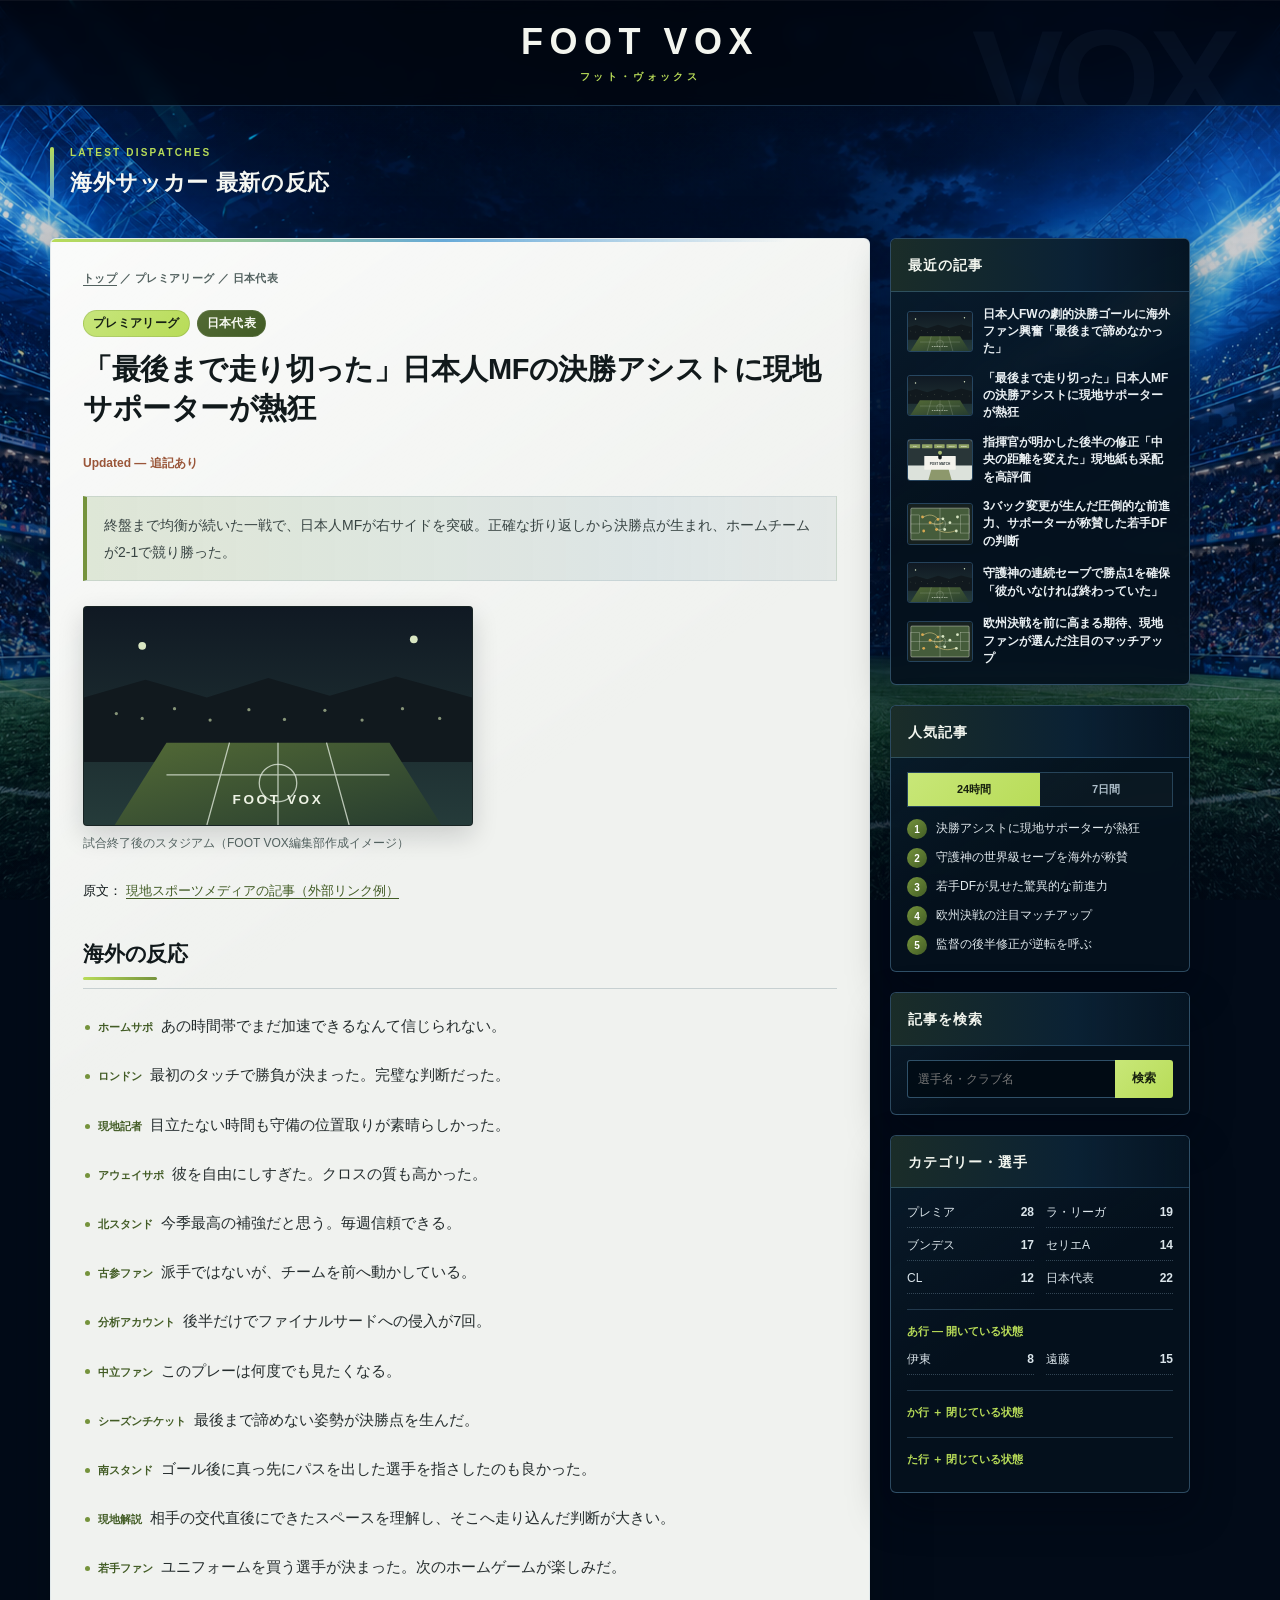
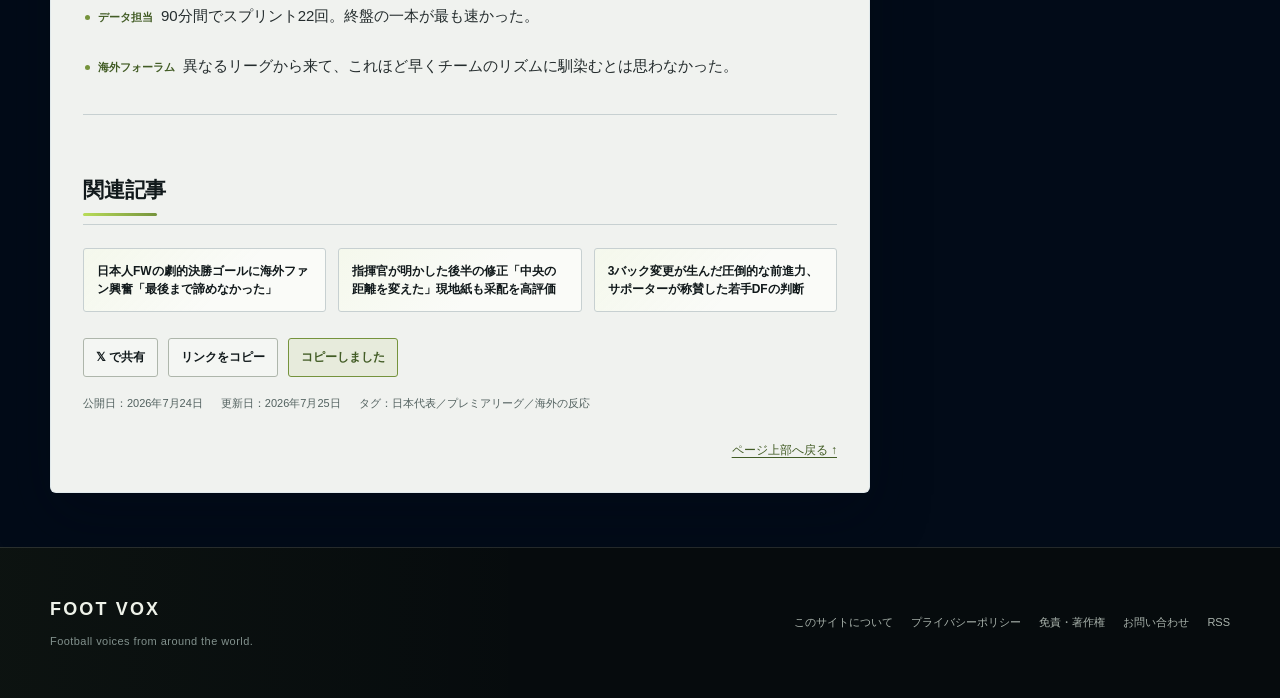
==== commit 3832af5a: "feat: support multiple article sources" ====
--- a/article.html
+++ b/article.html
@@ -67,7 +67,7 @@
           </div>
 
           <div class="article-content-block" data-content-block data-block-type="text" data-text-role="source">
-            <p class="source-link">原文：<a href="" rel="noopener noreferrer"></a></p>
+            <p class="source-link">原文：<span class="source-list" data-source-list></span></p>
           </div>
 
           <!-- Future inline ad code may be inserted into this container. -->
@@ -232,7 +232,7 @@
       const image = document.querySelector("[data-article-image]");
       const caption = document.querySelector("[data-article-image-caption]");
       const sourceBlock = document.querySelector('[data-text-role="source"]');
-      const sourceLink = sourceBlock?.querySelector("a");
+      const sourceList = sourceBlock?.querySelector("[data-source-list]");
       const published = document.querySelector("[data-article-published-date]");
       const updated = document.querySelector("[data-article-updated-date]");
       const tags = document.querySelector("[data-article-tags]");
@@ -399,14 +399,38 @@
           published.textContent = `公開日：${formatDate(article.publishedDate)}`;
           updated.textContent = `更新日：${formatDate(article.updatedDate)}`;
           tags.textContent = `タグ：${article.tags.join("／")}`;
-          const source = (article.contentBlocks || []).find(
-            (block) => block.type === "text" && block.role === "source"
+          const sources = (article.contentBlocks || []).filter(
+            (block) => (
+              block?.type === "source"
+              || (block?.type === "text" && block?.role === "source")
+            ) && typeof block.text === "string" && block.text.trim()
           );
-          sourceBlock.hidden = !source;
-          if (source) {
-            sourceLink.textContent = source.text;
-            sourceLink.href = source.href;
-          }
+          sourceBlock.hidden = sources.length === 0;
+          sourceList.replaceChildren(...sources.map((source) => {
+            const item = document.createElement("span");
+            item.className = "source-list__item";
+            let safeHref = "";
+            if (typeof source.href === "string" && source.href.trim()) {
+              try {
+                const sourceUrl = new URL(source.href);
+                if (sourceUrl.protocol === "http:" || sourceUrl.protocol === "https:") {
+                  safeHref = sourceUrl.href;
+                }
+              } catch {
+                safeHref = "";
+              }
+            }
+            if (safeHref) {
+              const link = document.createElement("a");
+              link.textContent = source.text.trim();
+              link.href = safeHref;
+              link.rel = "noopener noreferrer";
+              item.append(link);
+            } else {
+              item.textContent = source.text.trim();
+            }
+            return item;
+          }));
           const video = (article.contentBlocks || []).find((block) => block.type === "video");
           const gif = (article.contentBlocks || []).find((block) => block.type === "gif");
           videoBlock.hidden = !video?.embedUrl;
--- a/styles.css
+++ b/styles.css
@@ -647,6 +647,22 @@
 .source-link {
   margin: -3px 0 22px;
   font-size: 13px;
+  display: grid;
+  grid-template-columns: max-content minmax(0, 1fr);
+  align-items: start;
+  column-gap: 4px;
+}
+
+.source-list {
+  display: grid;
+  gap: 4px;
+  min-width: 0;
+}
+
+.source-list__item,
+.source-list__item a {
+  min-width: 0;
+  overflow-wrap: anywhere;
 }
 
 .section-title {
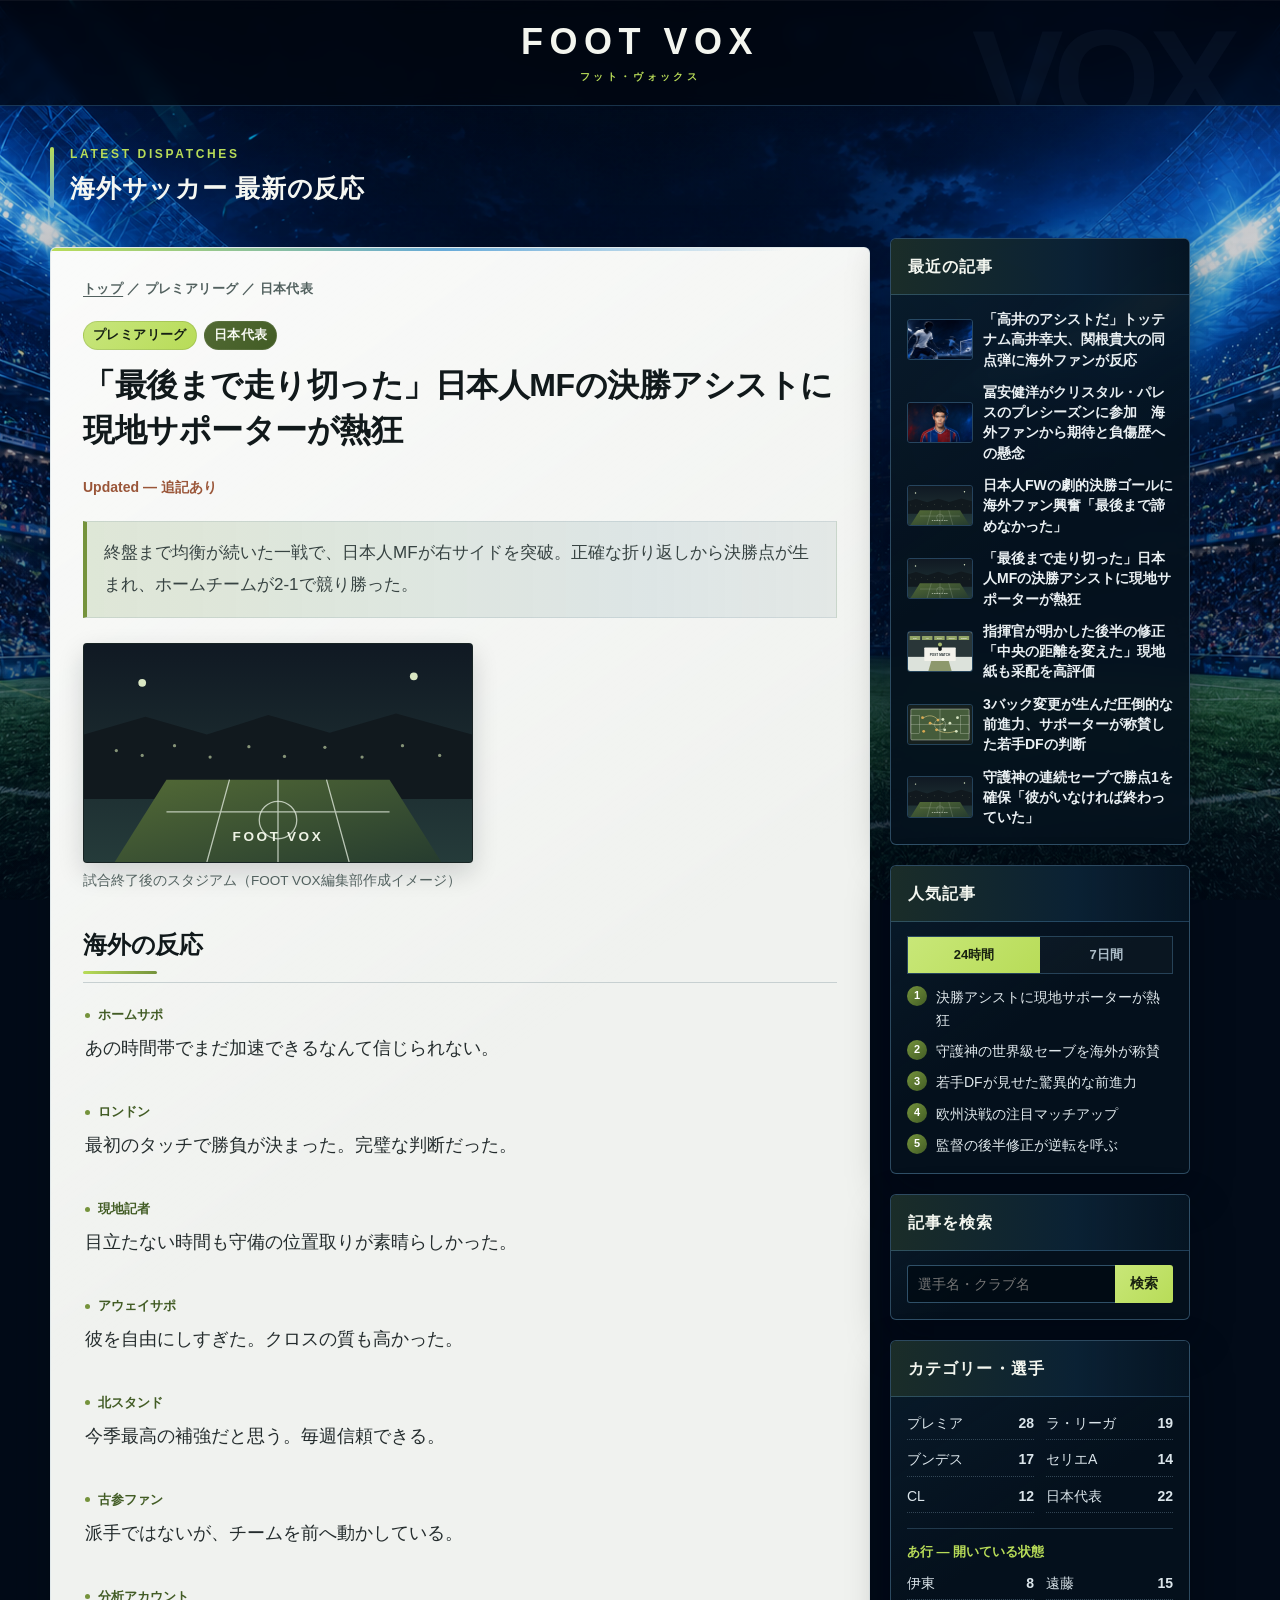
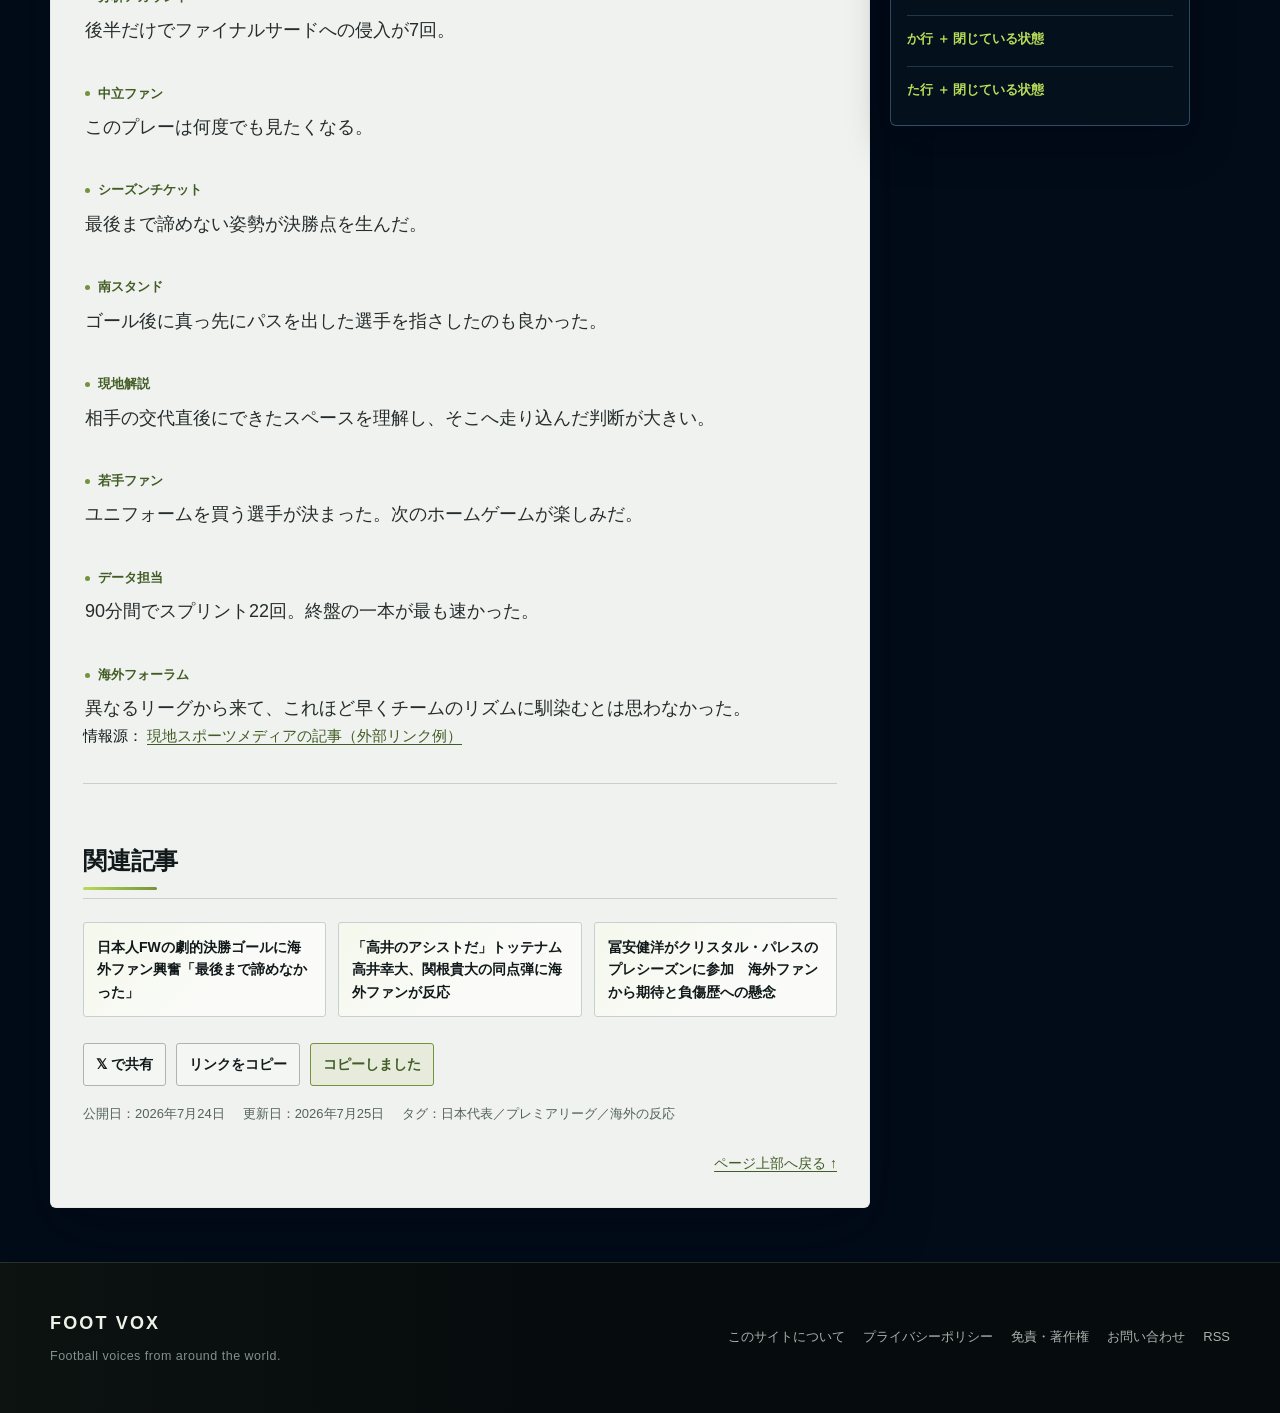
==== commit 6e8dcd57: "Add Takai and Sekine Sydney FC reaction article" ====
--- a/article.html
+++ b/article.html
@@ -66,9 +66,7 @@
             </figure>
           </div>
 
-          <div class="article-content-block" data-content-block data-block-type="text" data-text-role="source">
-            <p class="source-link">原文：<span class="source-list" data-source-list></span></p>
-          </div>
+          <div class="article-body" data-article-body-before hidden></div>
 
           <!-- Future inline ad code may be inserted into this container. -->
           <div class="ad-slot" data-ad-slot="article-inline"></div>
@@ -99,6 +97,12 @@
           <div class="article-content-block" data-content-block data-block-type="text" data-text-role="reactions-end">
             <div class="reactions reactions--continued" aria-label="海外の反応 続き">
             </div>
+          </div>
+
+          <div class="article-body article-body--after" data-article-body-after hidden></div>
+
+          <div class="article-content-block" data-content-block data-block-type="text" data-text-role="source">
+            <p class="source-link">情報源：<span class="source-list" data-source-list></span></p>
           </div>
         </div>
 
@@ -231,6 +235,8 @@
       const breadcrumbTag = document.querySelector("[data-breadcrumb-tag]");
       const image = document.querySelector("[data-article-image]");
       const caption = document.querySelector("[data-article-image-caption]");
+      const articleBodyBefore = document.querySelector("[data-article-body-before]");
+      const articleBodyAfter = document.querySelector("[data-article-body-after]");
       const sourceBlock = document.querySelector('[data-text-role="source"]');
       const sourceList = sourceBlock?.querySelector("[data-source-list]");
       const published = document.querySelector("[data-article-published-date]");
@@ -249,6 +255,65 @@
       };
       const dateValue = (value) => Date.parse(`${value || ""}T00:00:00Z`) || 0;
       const articleHref = (id) => `article.html?id=${encodeURIComponent(id)}`;
+      const safeExternalUrl = (value) => {
+        if (typeof value !== "string" || !value.trim()) return "";
+        try {
+          const url = new URL(value);
+          return url.protocol === "http:" || url.protocol === "https:" ? url.href : "";
+        } catch {
+          return "";
+        }
+      };
+      const createArticleBodyBlock = (block) => {
+        if (!block || typeof block !== "object") return null;
+        if (block.type === "heading" && typeof block.text === "string") {
+          const heading = document.createElement("h2");
+          heading.className = "section-title article-body__heading";
+          heading.textContent = block.text;
+          return heading;
+        }
+        if ((block.type === "paragraph" || block.type === "note") && typeof block.text === "string") {
+          const paragraph = document.createElement("p");
+          paragraph.className = block.type === "note" ? "article-note" : "article-copy";
+          paragraph.textContent = block.text;
+          return paragraph;
+        }
+        if (block.type === "linkCard") {
+          const href = safeExternalUrl(block.href);
+          if (!href || typeof block.title !== "string") return null;
+          const link = document.createElement("a");
+          link.className = "article-link-card";
+          link.href = href;
+          link.target = "_blank";
+          link.rel = "noopener noreferrer";
+          const cardTitle = document.createElement("strong");
+          cardTitle.className = "article-link-card__title";
+          cardTitle.textContent = block.title;
+          link.append(cardTitle);
+          if (typeof block.description === "string" && block.description.trim()) {
+            const description = document.createElement("span");
+            description.className = "article-link-card__description";
+            description.textContent = block.description;
+            link.append(description);
+          }
+          if (typeof block.source === "string" && block.source.trim()) {
+            const source = document.createElement("span");
+            source.className = "article-link-card__source";
+            source.textContent = block.source;
+            link.append(source);
+          }
+          return link;
+        }
+        return null;
+      };
+      const renderArticleBody = (blocks, placement, container) => {
+        const nodes = blocks
+          .filter((block) => block?.placement === placement)
+          .map(createArticleBodyBlock)
+          .filter(Boolean);
+        container.replaceChildren(...nodes);
+        container.hidden = nodes.length === 0;
+      };
       const compareArticlesByUpdatedDate = (left, right) => (
         dateValue(right.updatedDate) - dateValue(left.updatedDate)
         || String(left.articleId || "").localeCompare(String(right.articleId || ""))
@@ -366,7 +431,7 @@
           ) || article.tags?.[0] || "";
           detail.dataset.articleId = article.articleId;
           title.textContent = article.title;
-          document.title = `${article.title}｜FOOT VOX`;
+          document.title = `${article.seoTitle || article.title}｜FOOT VOX`;
           metaDescription.content = article.description;
           const canonicalUrl = new URL(
             `article.html?id=${encodeURIComponent(article.articleId)}`,
@@ -396,6 +461,8 @@
           image.src = article.image.src;
           image.alt = article.image.alt;
           caption.textContent = article.image.caption;
+          renderArticleBody(article.contentBlocks || [], "beforeReactions", articleBodyBefore);
+          renderArticleBody(article.contentBlocks || [], "afterReactions", articleBodyAfter);
           published.textContent = `公開日：${formatDate(article.publishedDate)}`;
           updated.textContent = `更新日：${formatDate(article.updatedDate)}`;
           tags.textContent = `タグ：${article.tags.join("／")}`;
@@ -409,21 +476,12 @@
           sourceList.replaceChildren(...sources.map((source) => {
             const item = document.createElement("span");
             item.className = "source-list__item";
-            let safeHref = "";
-            if (typeof source.href === "string" && source.href.trim()) {
-              try {
-                const sourceUrl = new URL(source.href);
-                if (sourceUrl.protocol === "http:" || sourceUrl.protocol === "https:") {
-                  safeHref = sourceUrl.href;
-                }
-              } catch {
-                safeHref = "";
-              }
-            }
+            const safeHref = safeExternalUrl(source.href);
             if (safeHref) {
               const link = document.createElement("a");
               link.textContent = source.text.trim();
               link.href = safeHref;
+              link.target = "_blank";
               link.rel = "noopener noreferrer";
               item.append(link);
             } else {
@@ -436,14 +494,34 @@
           videoBlock.hidden = !video?.embedUrl;
           gifBlock.hidden = !gif?.src;
           reactions.replaceChildren(...article.reactions.map((reaction) => {
-            const paragraph = document.createElement("p");
+            const item = document.createElement("article");
             const meta = document.createElement("span");
-            paragraph.className = "reaction";
-            paragraph.id = `reaction-${reaction.number}`;
+            const translation = document.createElement("p");
+            item.className = "reaction";
+            item.id = `reaction-${reaction.number}`;
             meta.className = "reaction__meta";
             meta.textContent = reaction.name;
-            paragraph.append(meta, document.createTextNode(reaction.text));
-            return paragraph;
+            translation.className = "reaction__translation";
+            translation.textContent = reaction.text;
+            item.append(meta, translation);
+            if (typeof reaction.originalText === "string" && reaction.originalText.trim()) {
+              const original = document.createElement("p");
+              original.className = "reaction__original";
+              original.lang = "en";
+              original.textContent = `原文：${reaction.originalText}`;
+              item.append(original);
+            }
+            const reactionHref = safeExternalUrl(reaction.sourceUrl);
+            if (reactionHref) {
+              const source = document.createElement("a");
+              source.className = "reaction__source";
+              source.href = reactionHref;
+              source.target = "_blank";
+              source.rel = "noopener noreferrer";
+              source.textContent = `出典：${reaction.platform || "元コメント"}`;
+              item.append(source);
+            }
+            return item;
           }));
           const related = selectRelatedArticles(articles, article);
           relatedList.replaceChildren(...related.map((item) => {
--- a/styles.css
+++ b/styles.css
@@ -169,7 +169,7 @@
   margin: 0 0 22px;
   padding: 0 0 14px 20px;
   color: #f5f7f2;
-  font-size: 22px;
+  font-size: 25px;
   font-weight: 800;
   letter-spacing: .03em;
 }
@@ -190,7 +190,7 @@
   display: block;
   margin-bottom: 2px;
   color: var(--lime);
-  font-size: 10px;
+  font-size: 12px;
   font-weight: 800;
   letter-spacing: .22em;
   text-transform: uppercase;
@@ -246,7 +246,7 @@
   border: 1px solid rgba(67,87,42,.16);
   color: #162014;
   background: linear-gradient(135deg, #c7e57c, var(--lime));
-  font-size: 12px;
+  font-size: 13px;
   font-weight: 800;
   letter-spacing: .03em;
 }
@@ -259,9 +259,9 @@
 
 .article-title {
   margin: 0 0 17px;
-  font-size: 29px;
+  font-size: 32px;
   font-weight: 850;
-  line-height: 1.34;
+  line-height: 1.4;
   letter-spacing: -.015em;
 }
 
@@ -281,7 +281,8 @@
     linear-gradient(90deg, rgba(184,220,88,.11), rgba(95,169,218,.045) 75%, transparent),
     #e3e8e6;
   color: #374342;
-  font-size: 14px;
+  font-size: 17px;
+  line-height: 1.82;
 }
 
 .summary-box p { margin: 0; }
@@ -301,41 +302,67 @@
 .media-block figcaption {
   margin-top: 7px;
   color: var(--ink-soft);
-  font-size: 12px;
+  font-size: 13.5px;
+  line-height: 1.65;
 }
 
 .reactions {
   display: grid;
-  gap: 21px;
+  gap: 38px;
 }
 
 .reaction {
   margin: 0;
   padding: 0 2px;
   color: #242c2d;
-  font-size: 15px;
-  line-height: 1.88;
+  font-size: 18px;
+  line-height: 1.82;
 }
 
 .reaction__meta {
   position: relative;
   padding-left: 13px;
-  display: inline-block;
-  margin-right: 8px;
+  display: block;
+  margin: 0 0 8px;
   color: var(--olive-dark);
-  font-size: 11px;
+  font-size: 13px;
   font-weight: 800;
+  line-height: 1.4;
 }
 
 .reaction__meta::before {
   position: absolute;
-  top: .72em;
+  top: .52em;
   left: 0;
   width: 5px;
   height: 5px;
   content: "";
   border-radius: 50%;
   background: var(--olive);
+}
+
+.reaction__translation,
+.reaction__original {
+  margin: 0;
+}
+
+.reaction__original {
+  margin-top: 10px;
+  color: #52605f;
+  font-size: 14px;
+  line-height: 1.7;
+  overflow-wrap: anywhere;
+}
+
+.reaction__source {
+  display: inline-block;
+  margin-top: 8px;
+  color: var(--olive-dark);
+  font-size: 13px;
+  font-weight: 700;
+  line-height: 1.5;
+  overflow-wrap: anywhere;
+  text-underline-offset: 3px;
 }
 
 .continue-row {
@@ -353,7 +380,7 @@
   border: 1px solid rgba(183,217,99,.4);
   color: #f5f8f0;
   background: linear-gradient(135deg, #253632, #13211f);
-  font-size: 13px;
+  font-size: 14px;
   font-weight: 850;
   text-decoration: none;
   box-shadow: 0 9px 22px rgba(9,18,18,.16);
@@ -393,7 +420,7 @@
   background:
     linear-gradient(90deg, rgba(184,220,88,.12), rgba(50,125,180,.12) 62%, transparent),
     rgba(6, 21, 34, .94);
-  font-size: 14px;
+  font-size: 16px;
   font-weight: 850;
   letter-spacing: .07em;
 }
@@ -423,7 +450,7 @@
   gap: 10px;
   align-items: center;
   color: #eaf0f3;
-  font-size: 12px;
+  font-size: 14px;
   font-weight: 700;
   line-height: 1.45;
   text-decoration: none;
@@ -454,7 +481,7 @@
   padding: 7px 5px;
   color: #adbec9;
   background: rgba(255,255,255,.025);
-  font-size: 11px;
+  font-size: 13px;
   font-weight: 800;
   text-align: center;
 }
@@ -476,8 +503,8 @@
   gap: 7px;
   align-items: start;
   counter-increment: popular;
-  font-size: 12px;
-  line-height: 1.5;
+  font-size: 14px;
+  line-height: 1.6;
   color: #e1e9ed;
 }
 
@@ -490,7 +517,7 @@
   border-radius: 50%;
   color: white;
   background: linear-gradient(135deg, var(--olive), var(--olive-dark));
-  font-size: 10px;
+  font-size: 11px;
   font-weight: 800;
 }
 
@@ -509,7 +536,7 @@
   color: #eef4f7;
   background: rgba(1, 10, 19, .72);
   font: inherit;
-  font-size: 12px;
+  font-size: 14px;
 }
 
 .search-form span {
@@ -519,7 +546,7 @@
   border-radius: 0 3px 3px 0;
   color: #17200f;
   background: linear-gradient(135deg, #c8e778, var(--lime));
-  font-size: 12px;
+  font-size: 14px;
   font-weight: 800;
 }
 
@@ -527,7 +554,7 @@
   display: grid;
   grid-template-columns: 1fr 1fr;
   gap: 7px 12px;
-  font-size: 12px;
+  font-size: 14px;
 }
 
 .category-list li {
@@ -548,7 +575,7 @@
 .kana-group__label {
   margin-bottom: 7px;
   color: var(--lime);
-  font-size: 11px;
+  font-size: 13px;
   font-weight: 850;
 }
 
@@ -609,7 +636,7 @@
   display: block;
   margin-top: 6px;
   color: #82918d;
-  font-size: 11px;
+  font-size: 12.5px;
   font-weight: 500;
   letter-spacing: .04em;
 }
@@ -621,7 +648,7 @@
   gap: 9px 18px;
   max-width: 600px;
   color: #a9b3ac;
-  font-size: 11px;
+  font-size: 13px;
 }
 
 .footer-links span { white-space: nowrap; }
@@ -629,7 +656,8 @@
 .breadcrumbs {
   margin-bottom: 18px;
   color: var(--ink-soft);
-  font-size: 11px;
+  font-size: 13px;
+  line-height: 1.65;
   font-weight: 650;
   letter-spacing: .03em;
 }
@@ -640,13 +668,14 @@
   display: inline-block;
   margin: -6px 0 18px;
   color: #9a5639;
-  font-size: 12px;
+  font-size: 14px;
   font-weight: 850;
 }
 
 .source-link {
   margin: -3px 0 22px;
-  font-size: 13px;
+  font-size: 15px;
+  line-height: 1.75;
   display: grid;
   grid-template-columns: max-content minmax(0, 1fr);
   align-items: start;
@@ -665,11 +694,81 @@
   overflow-wrap: anywhere;
 }
 
+.article-body {
+  display: grid;
+  gap: 18px;
+  margin: 8px 0 30px;
+}
+
+.article-body[hidden] {
+  display: none;
+}
+
+.article-body--after {
+  margin-top: 36px;
+}
+
+.article-body__heading {
+  margin-bottom: 0;
+}
+
+.article-copy,
+.article-note {
+  margin: 0;
+  color: #2f3939;
+  font-size: 18px;
+  line-height: 1.82;
+}
+
+.article-note {
+  padding: 14px 16px;
+  border-left: 4px solid var(--olive);
+  background: rgba(111, 143, 58, .08);
+  font-size: 15px;
+}
+
+.article-link-card {
+  display: grid;
+  gap: 8px;
+  padding: 18px 20px;
+  border: 1px solid rgba(69, 107, 126, .28);
+  border-left: 4px solid var(--olive);
+  border-radius: 4px;
+  background: #f8faf8;
+  color: inherit;
+  text-decoration: none;
+  transition: border-color .2s ease, background-color .2s ease;
+}
+
+.article-link-card:hover,
+.article-link-card:focus-visible {
+  border-color: var(--olive);
+  background: #f2f7ed;
+}
+
+.article-link-card__title {
+  color: #172221;
+  font-size: 19px;
+  line-height: 1.5;
+}
+
+.article-link-card__description {
+  color: #42504f;
+  font-size: 15px;
+  line-height: 1.75;
+}
+
+.article-link-card__source {
+  color: var(--olive-dark);
+  font-size: 13px;
+  font-weight: 800;
+}
+
 .section-title {
   margin: 30px 0 20px;
   padding-bottom: 8px;
   border-bottom: 1px solid var(--line);
-  font-size: 21px;
+  font-size: 24px;
   font-weight: 850;
   letter-spacing: -.01em;
 }
@@ -768,9 +867,9 @@
   background:
     linear-gradient(135deg, rgba(183,217,99,.08), transparent 60%),
     var(--surface-strong);
-  font-size: 12px;
+  font-size: 14px;
   font-weight: 750;
-  line-height: 1.5;
+  line-height: 1.6;
   text-decoration: none;
   transition: border-color .16s ease, transform .16s ease;
 }
@@ -795,7 +894,7 @@
   border-radius: 3px;
   color: var(--ink);
   background: rgba(255,255,255,.25);
-  font-size: 12px;
+  font-size: 14px;
   font-weight: 800;
 }
 
@@ -810,7 +909,7 @@
   flex-wrap: wrap;
   gap: 8px 18px;
   color: var(--ink-soft);
-  font-size: 11px;
+  font-size: 13px;
 }
 
 .article-card .article-meta {
@@ -824,7 +923,7 @@
   display: flex;
   justify-content: flex-end;
   margin-top: 26px;
-  font-size: 12px;
+  font-size: 14px;
 }
 
 .state-samples {
@@ -969,7 +1068,7 @@
     margin-bottom: 18px;
     padding-bottom: 12px;
     padding-left: 16px;
-    font-size: 19px;
+    font-size: 22px;
     line-height: 1.45;
     overflow-wrap: anywhere;
   }
@@ -998,8 +1097,8 @@
   }
 
   .article-title {
-    font-size: 22px;
-    line-height: 1.48;
+    font-size: 25px;
+    line-height: 1.45;
   }
 
   .article-card .reaction {
@@ -1015,8 +1114,8 @@
   .summary-box {
     margin-bottom: 22px;
     padding: 13px 14px 14px;
-    font-size: 13px;
-    line-height: 1.85;
+    font-size: 16px;
+    line-height: 1.82;
   }
 
   .article-card .media-block {
@@ -1024,7 +1123,24 @@
   }
 
   .reactions {
-    gap: 20px;
+    gap: 32px;
+  }
+
+  .article-copy {
+    font-size: 17px;
+    line-height: 1.82;
+  }
+
+  .article-link-card {
+    padding: 16px;
+  }
+
+  .article-link-card__title {
+    font-size: 17px;
+  }
+
+  .article-link-card__description {
+    font-size: 14px;
   }
 
   img,
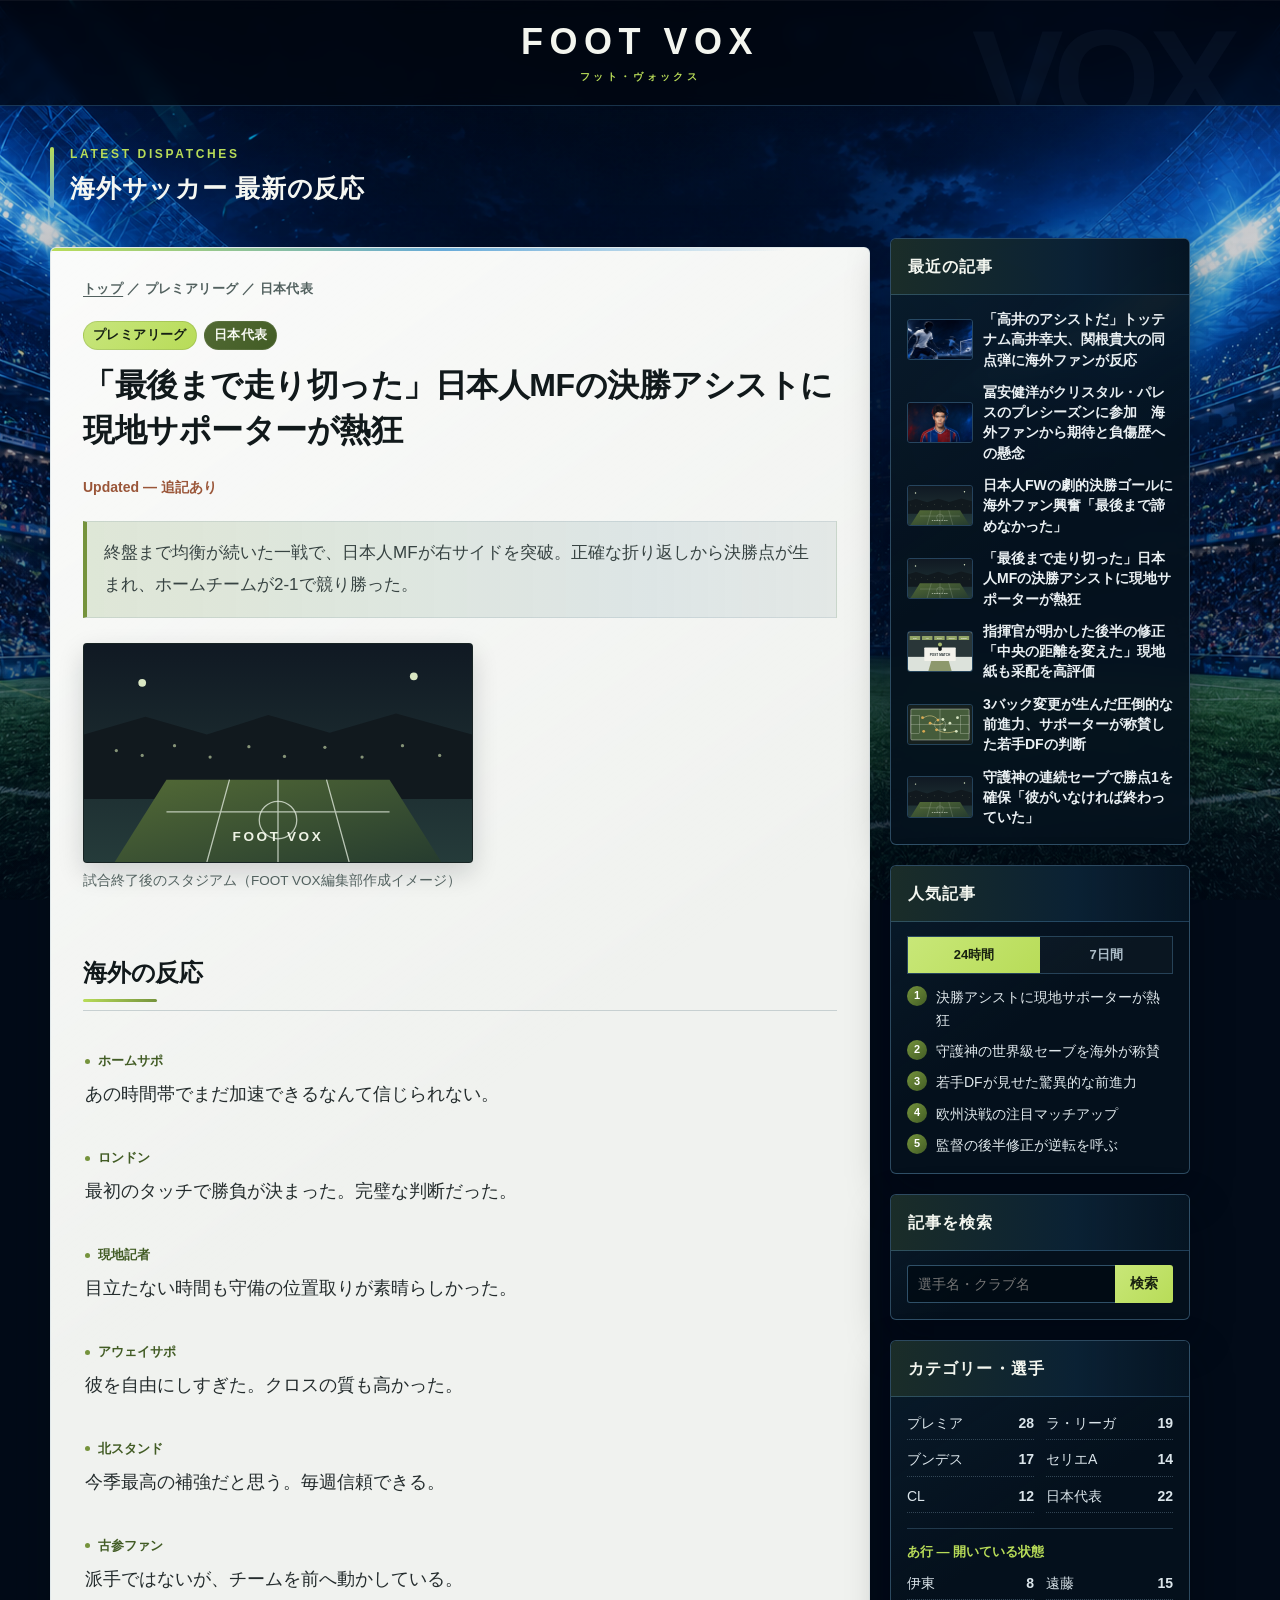
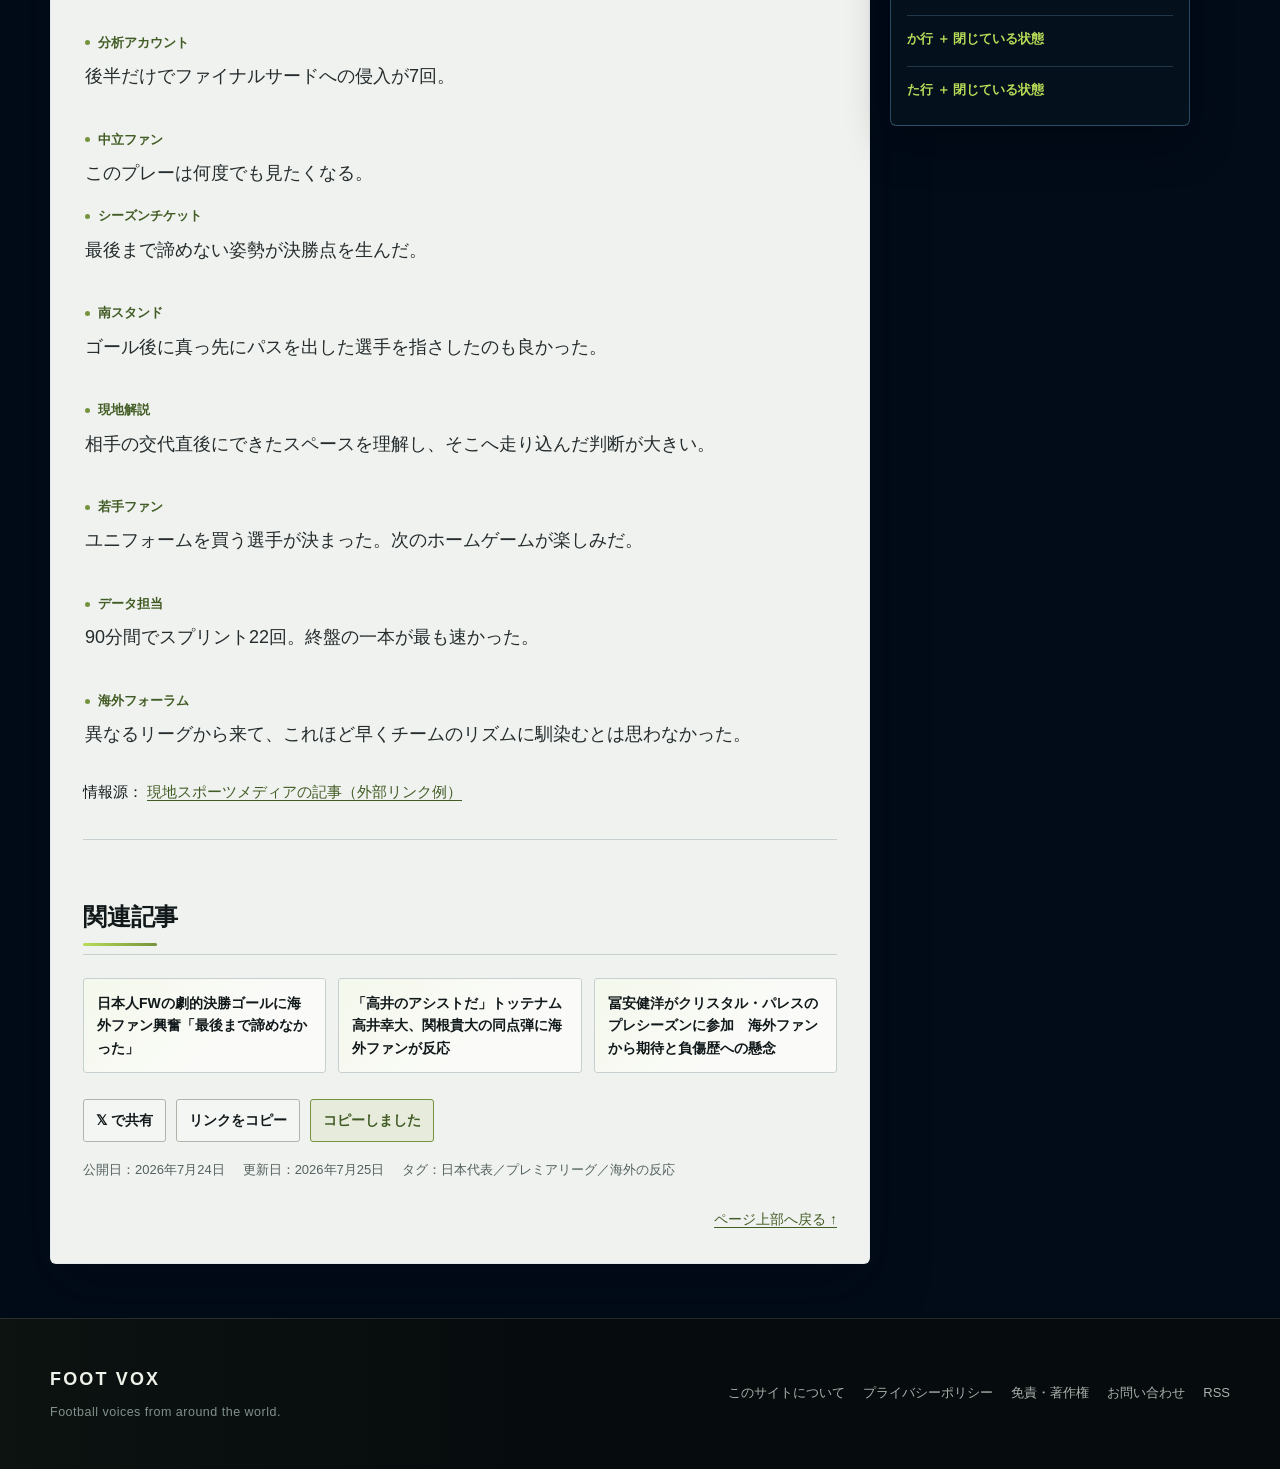
==== commit 702335d6: "Unify ordered article rendering across pages" ====
--- a/article.html
+++ b/article.html
@@ -18,7 +18,7 @@
   <meta name="twitter:image" content="">
   <title>FOOT VOX</title>
   <link rel="icon" href="data:,">
-  <link rel="stylesheet" href="styles.css">
+  <link rel="stylesheet" href="styles.css?v=20260730">
 </head>
 <body id="page-top">
   <!-- PROTOTYPE: Editorial direction selected for design refinement. -->
@@ -66,40 +66,10 @@
             </figure>
           </div>
 
-          <div class="article-body" data-article-body-before hidden></div>
-
           <!-- Future inline ad code may be inserted into this container. -->
           <div class="ad-slot" data-ad-slot="article-inline"></div>
 
-          <div class="article-content-block" data-content-block data-block-type="video">
-            <figure class="media-block media-block--embed" data-video-media data-embed-provider="">
-              <!-- Replace the placeholder with a YouTube iframe or an X video embed. -->
-              <div class="media-embed" data-embed-container>
-                <div class="video-placeholder" data-embed-placeholder role="img" aria-label="動画が未設定の状態">
-                  <span><strong>▶</strong>VIDEO PLACEHOLDER — 560px</span>
-                </div>
-              </div>
-            </figure>
-          </div>
-
-          <div class="article-content-block" data-content-block data-block-type="text" data-text-role="reactions-start">
-            <h2 class="section-title">海外の反応</h2>
-          </div>
-
-          <div class="article-content-block" data-content-block data-block-type="gif" hidden>
-            <figure class="media-block" data-gif-media>
-              <!-- Set src and alt, then remove hidden from the gif block. -->
-              <img data-gif-source width="1200" height="675" loading="lazy" decoding="async" alt="">
-              <figcaption data-media-caption hidden></figcaption>
-            </figure>
-          </div>
-
-          <div class="article-content-block" data-content-block data-block-type="text" data-text-role="reactions-end">
-            <div class="reactions reactions--continued" aria-label="海外の反応 続き">
-            </div>
-          </div>
-
-          <div class="article-body article-body--after" data-article-body-after hidden></div>
+          <div class="article-body article-stream" data-article-stream></div>
 
           <div class="article-content-block" data-content-block data-block-type="text" data-text-role="source">
             <p class="source-link">情報源：<span class="source-list" data-source-list></span></p>
@@ -214,8 +184,10 @@
     </div>
   </footer>
 
+  <script src="scripts/article-renderer.js?v=20260730"></script>
   <script>
     (() => {
+      const { renderArticle } = window.FootVoxArticleRenderer;
       const detail = document.querySelector("[data-article-detail]");
       const title = document.querySelector("#article-title");
       const metaDescription = document.querySelector('meta[name="description"]');
@@ -235,17 +207,13 @@
       const breadcrumbTag = document.querySelector("[data-breadcrumb-tag]");
       const image = document.querySelector("[data-article-image]");
       const caption = document.querySelector("[data-article-image-caption]");
-      const articleBodyBefore = document.querySelector("[data-article-body-before]");
-      const articleBodyAfter = document.querySelector("[data-article-body-after]");
+      const articleStream = document.querySelector("[data-article-stream]");
       const sourceBlock = document.querySelector('[data-text-role="source"]');
       const sourceList = sourceBlock?.querySelector("[data-source-list]");
       const published = document.querySelector("[data-article-published-date]");
       const updated = document.querySelector("[data-article-updated-date]");
       const tags = document.querySelector("[data-article-tags]");
-      const reactions = document.querySelector(".reactions--continued");
       const relatedList = document.querySelector(".related-list");
-      const videoBlock = document.querySelector('[data-block-type="video"]');
-      const gifBlock = document.querySelector('[data-block-type="gif"]');
       const requestedId = new URLSearchParams(location.search).get("id");
       const siteBaseUrl = "https://tkd197557-arch.github.io/foot-vox/";
       const MAX_RECENT_ARTICLES = 7;
@@ -255,65 +223,6 @@
       };
       const dateValue = (value) => Date.parse(`${value || ""}T00:00:00Z`) || 0;
       const articleHref = (id) => `article.html?id=${encodeURIComponent(id)}`;
-      const safeExternalUrl = (value) => {
-        if (typeof value !== "string" || !value.trim()) return "";
-        try {
-          const url = new URL(value);
-          return url.protocol === "http:" || url.protocol === "https:" ? url.href : "";
-        } catch {
-          return "";
-        }
-      };
-      const createArticleBodyBlock = (block) => {
-        if (!block || typeof block !== "object") return null;
-        if (block.type === "heading" && typeof block.text === "string") {
-          const heading = document.createElement("h2");
-          heading.className = "section-title article-body__heading";
-          heading.textContent = block.text;
-          return heading;
-        }
-        if ((block.type === "paragraph" || block.type === "note") && typeof block.text === "string") {
-          const paragraph = document.createElement("p");
-          paragraph.className = block.type === "note" ? "article-note" : "article-copy";
-          paragraph.textContent = block.text;
-          return paragraph;
-        }
-        if (block.type === "linkCard") {
-          const href = safeExternalUrl(block.href);
-          if (!href || typeof block.title !== "string") return null;
-          const link = document.createElement("a");
-          link.className = "article-link-card";
-          link.href = href;
-          link.target = "_blank";
-          link.rel = "noopener noreferrer";
-          const cardTitle = document.createElement("strong");
-          cardTitle.className = "article-link-card__title";
-          cardTitle.textContent = block.title;
-          link.append(cardTitle);
-          if (typeof block.description === "string" && block.description.trim()) {
-            const description = document.createElement("span");
-            description.className = "article-link-card__description";
-            description.textContent = block.description;
-            link.append(description);
-          }
-          if (typeof block.source === "string" && block.source.trim()) {
-            const source = document.createElement("span");
-            source.className = "article-link-card__source";
-            source.textContent = block.source;
-            link.append(source);
-          }
-          return link;
-        }
-        return null;
-      };
-      const renderArticleBody = (blocks, placement, container) => {
-        const nodes = blocks
-          .filter((block) => block?.placement === placement)
-          .map(createArticleBodyBlock)
-          .filter(Boolean);
-        container.replaceChildren(...nodes);
-        container.hidden = nodes.length === 0;
-      };
       const compareArticlesByUpdatedDate = (left, right) => (
         dateValue(right.updatedDate) - dateValue(left.updatedDate)
         || String(left.articleId || "").localeCompare(String(right.articleId || ""))
@@ -413,7 +322,7 @@
       window.FOOT_VOX = window.FOOT_VOX || {};
       const context = { ready: null, loadStatus: "loading", articleData: null, relatedArticles: [] };
       window.FOOT_VOX.articleContext = context;
-      context.ready = fetch("data/articles.json")
+      context.ready = fetch("data/articles.json?v=20260730", { cache: "no-store" })
         .then((response) => {
           if (!response.ok) throw new Error(`Article data request failed: ${response.status}`);
           return response.json();
@@ -461,78 +370,25 @@
           image.src = article.image.src;
           image.alt = article.image.alt;
           caption.textContent = article.image.caption;
-          renderArticleBody(article.contentBlocks || [], "beforeReactions", articleBodyBefore);
-          renderArticleBody(article.contentBlocks || [], "afterReactions", articleBodyAfter);
           published.textContent = `公開日：${formatDate(article.publishedDate)}`;
           updated.textContent = `更新日：${formatDate(article.updatedDate)}`;
           tags.textContent = `タグ：${article.tags.join("／")}`;
-          const sources = (article.contentBlocks || []).filter(
-            (block) => (
-              block?.type === "source"
-              || (block?.type === "text" && block?.role === "source")
-            ) && typeof block.text === "string" && block.text.trim()
-          );
-          sourceBlock.hidden = sources.length === 0;
-          sourceList.replaceChildren(...sources.map((source) => {
-            const item = document.createElement("span");
-            item.className = "source-list__item";
-            const safeHref = safeExternalUrl(source.href);
-            if (safeHref) {
-              const link = document.createElement("a");
-              link.textContent = source.text.trim();
-              link.href = safeHref;
-              link.target = "_blank";
-              link.rel = "noopener noreferrer";
-              item.append(link);
-            } else {
-              item.textContent = source.text.trim();
+          const related = selectRelatedArticles(articles, article);
+          renderArticle(article, {
+            body: {
+              container: articleStream,
+              includeReactionIds: true
+            },
+            sources: {
+              block: sourceBlock,
+              list: sourceList
+            },
+            related: {
+              items: related,
+              container: relatedList,
+              hrefForArticle: (item) => articleHref(item.articleId)
             }
-            return item;
-          }));
-          const video = (article.contentBlocks || []).find((block) => block.type === "video");
-          const gif = (article.contentBlocks || []).find((block) => block.type === "gif");
-          videoBlock.hidden = !video?.embedUrl;
-          gifBlock.hidden = !gif?.src;
-          reactions.replaceChildren(...article.reactions.map((reaction) => {
-            const item = document.createElement("article");
-            const meta = document.createElement("span");
-            const translation = document.createElement("p");
-            item.className = "reaction";
-            item.id = `reaction-${reaction.number}`;
-            meta.className = "reaction__meta";
-            meta.textContent = reaction.name;
-            translation.className = "reaction__translation";
-            translation.textContent = reaction.text;
-            item.append(meta, translation);
-            if (typeof reaction.originalText === "string" && reaction.originalText.trim()) {
-              const original = document.createElement("p");
-              original.className = "reaction__original";
-              original.lang = "en";
-              original.textContent = `原文：${reaction.originalText}`;
-              item.append(original);
-            }
-            const reactionHref = safeExternalUrl(reaction.sourceUrl);
-            if (reactionHref) {
-              const source = document.createElement("a");
-              source.className = "reaction__source";
-              source.href = reactionHref;
-              source.target = "_blank";
-              source.rel = "noopener noreferrer";
-              source.textContent = `出典：${reaction.platform || "元コメント"}`;
-              item.append(source);
-            }
-            return item;
-          }));
-          const related = selectRelatedArticles(articles, article);
-          relatedList.replaceChildren(...related.map((item) => {
-            const li = document.createElement("li");
-            const link = document.createElement("a");
-            li.dataset.articleId = item.articleId;
-            link.href = articleHref(item.articleId);
-            link.textContent = item.title;
-            li.append(link);
-            return li;
-          }));
+          });
           fillSidebar(createSidebarData(payload.homeSidebar, [...articles]), articles);
           context.articleData = article;
           context.relatedArticles = related;
--- a/styles.css
+++ b/styles.css
@@ -341,28 +341,8 @@
   background: var(--olive);
 }
 
-.reaction__translation,
-.reaction__original {
+.reaction__translation {
   margin: 0;
-}
-
-.reaction__original {
-  margin-top: 10px;
-  color: #52605f;
-  font-size: 14px;
-  line-height: 1.7;
-  overflow-wrap: anywhere;
-}
-
-.reaction__source {
-  display: inline-block;
-  margin-top: 8px;
-  color: var(--olive-dark);
-  font-size: 13px;
-  font-weight: 700;
-  line-height: 1.5;
-  overflow-wrap: anywhere;
-  text-underline-offset: 3px;
 }
 
 .continue-row {
@@ -762,6 +742,46 @@
   color: var(--olive-dark);
   font-size: 13px;
   font-weight: 800;
+}
+
+.article-x-embed {
+  width: 100%;
+  max-width: 560px;
+  min-width: 0;
+  margin: 0 auto;
+  overflow: hidden;
+}
+
+.article-x-embed .twitter-tweet {
+  width: 100% !important;
+  max-width: 560px !important;
+  min-width: 0 !important;
+  margin: 0 auto !important;
+}
+
+.article-x-embed iframe {
+  display: block;
+  width: 100% !important;
+  max-width: 100% !important;
+  margin: 0 auto !important;
+}
+
+.article-x-embed__fallback {
+  display: flex;
+  min-height: 132px;
+  padding: 20px;
+  align-items: center;
+  justify-content: center;
+  border: 1px solid rgba(69, 107, 126, .28);
+  border-left: 4px solid var(--olive);
+  border-radius: 4px;
+  color: var(--olive-dark);
+  background: #f8faf8;
+  font-size: 16px;
+  font-weight: 800;
+  line-height: 1.6;
+  text-align: center;
+  overflow-wrap: anywhere;
 }
 
 .section-title {
@@ -1143,6 +1163,16 @@
     font-size: 14px;
   }
 
+  .article-x-embed {
+    max-width: 100%;
+  }
+
+  .article-x-embed__fallback {
+    min-height: 112px;
+    padding: 16px;
+    font-size: 15px;
+  }
+
   img,
   video,
   iframe,
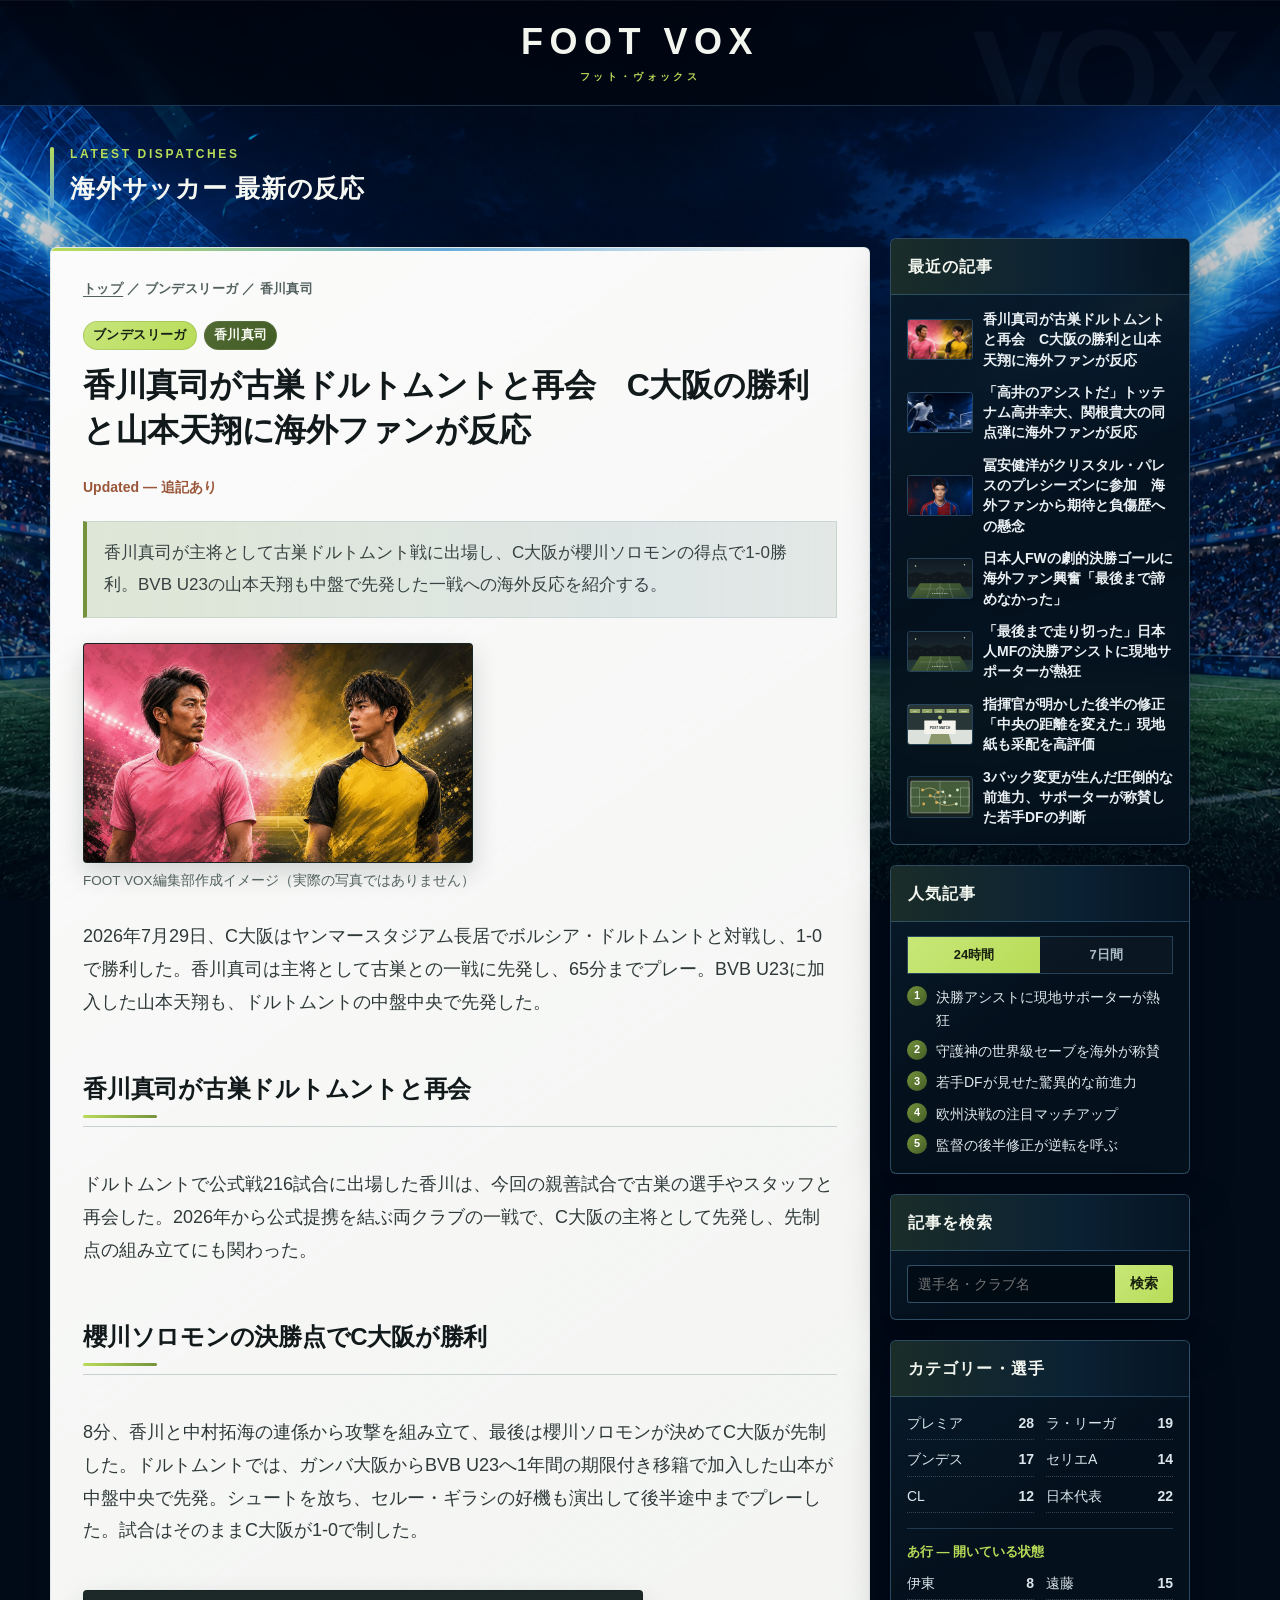
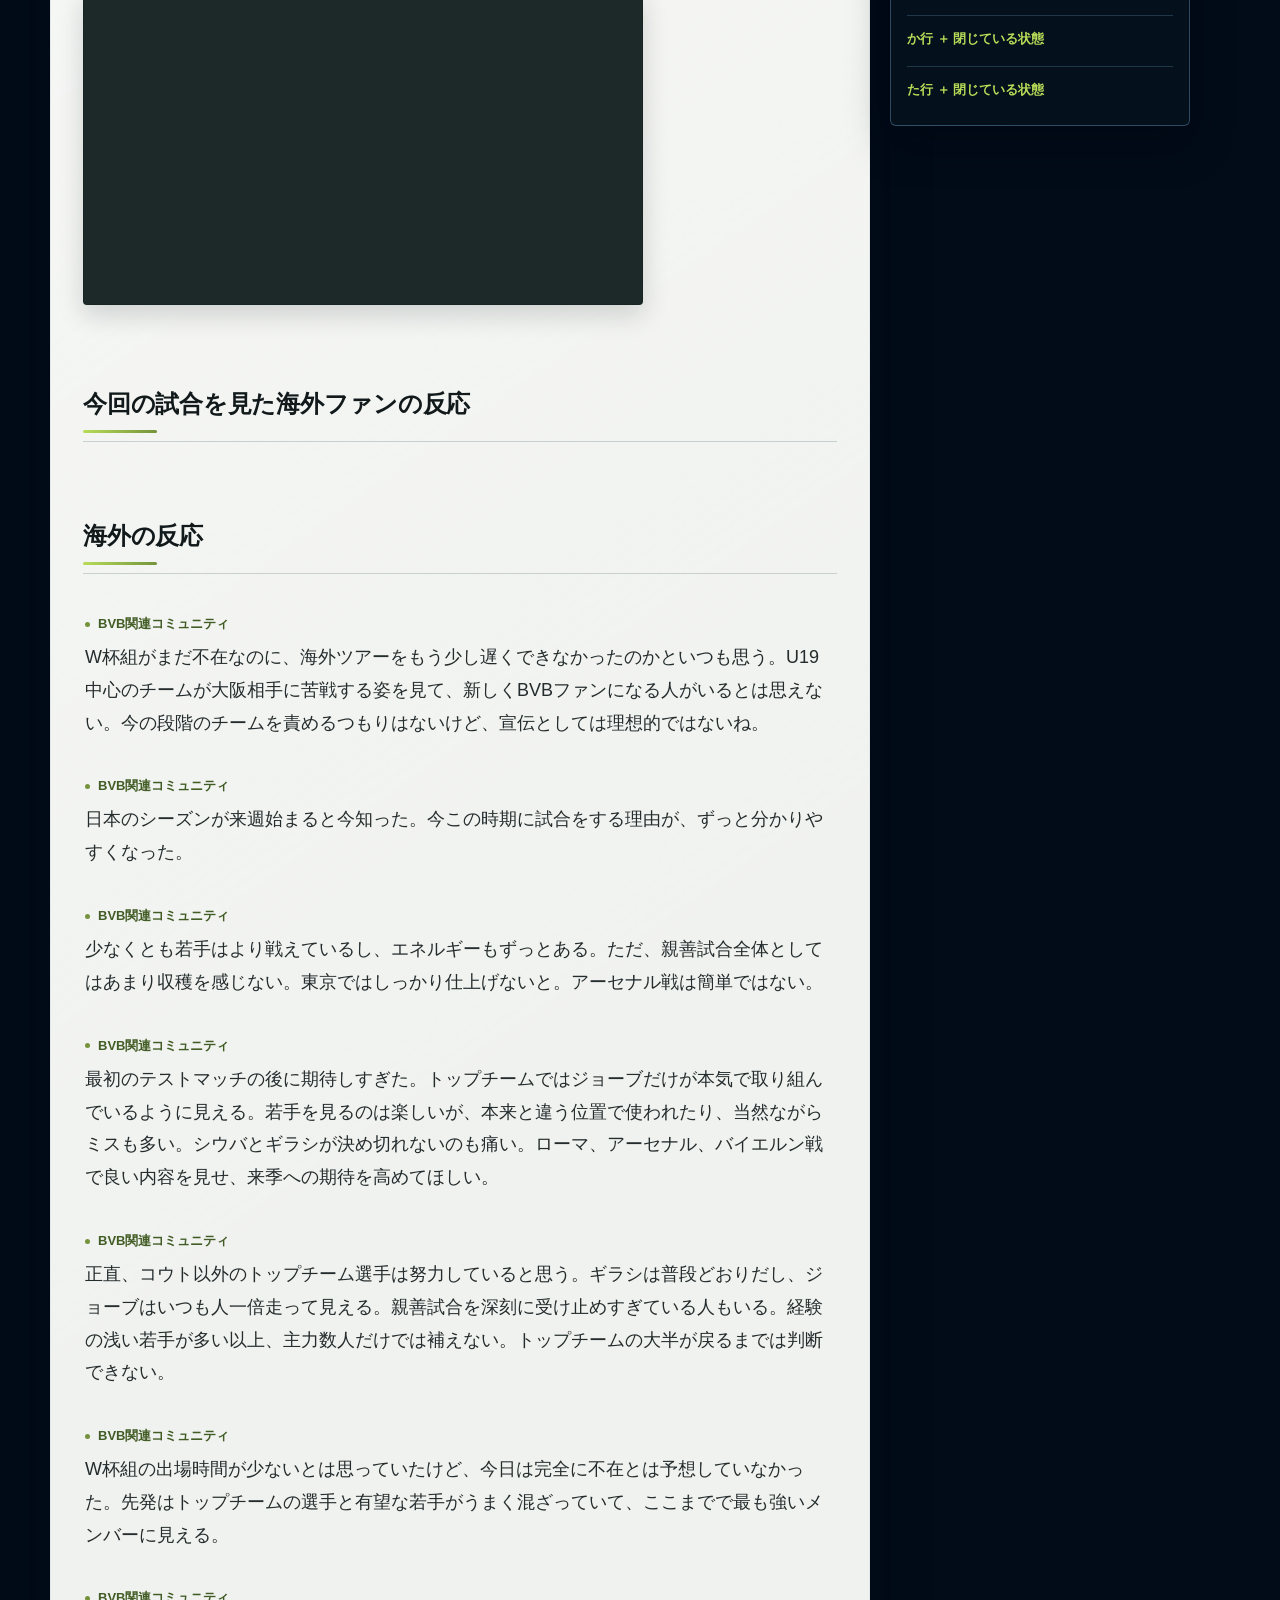
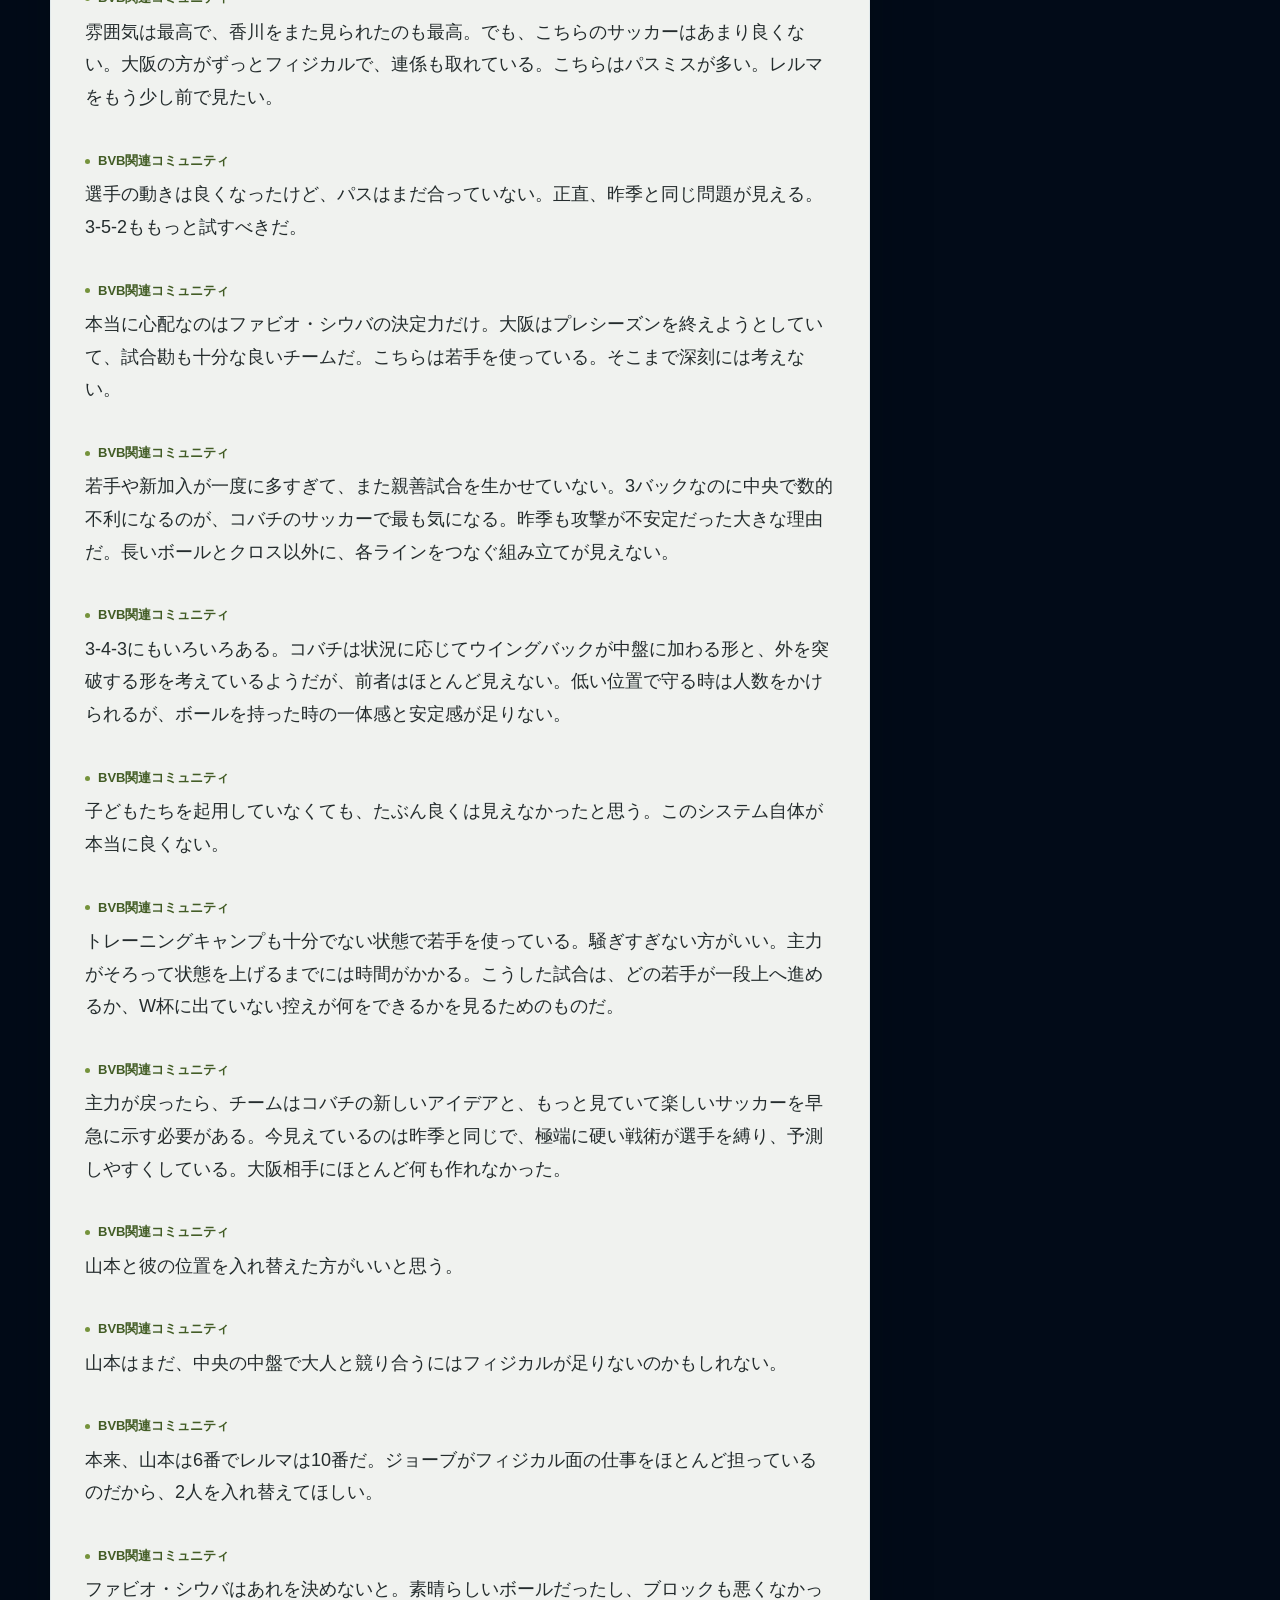
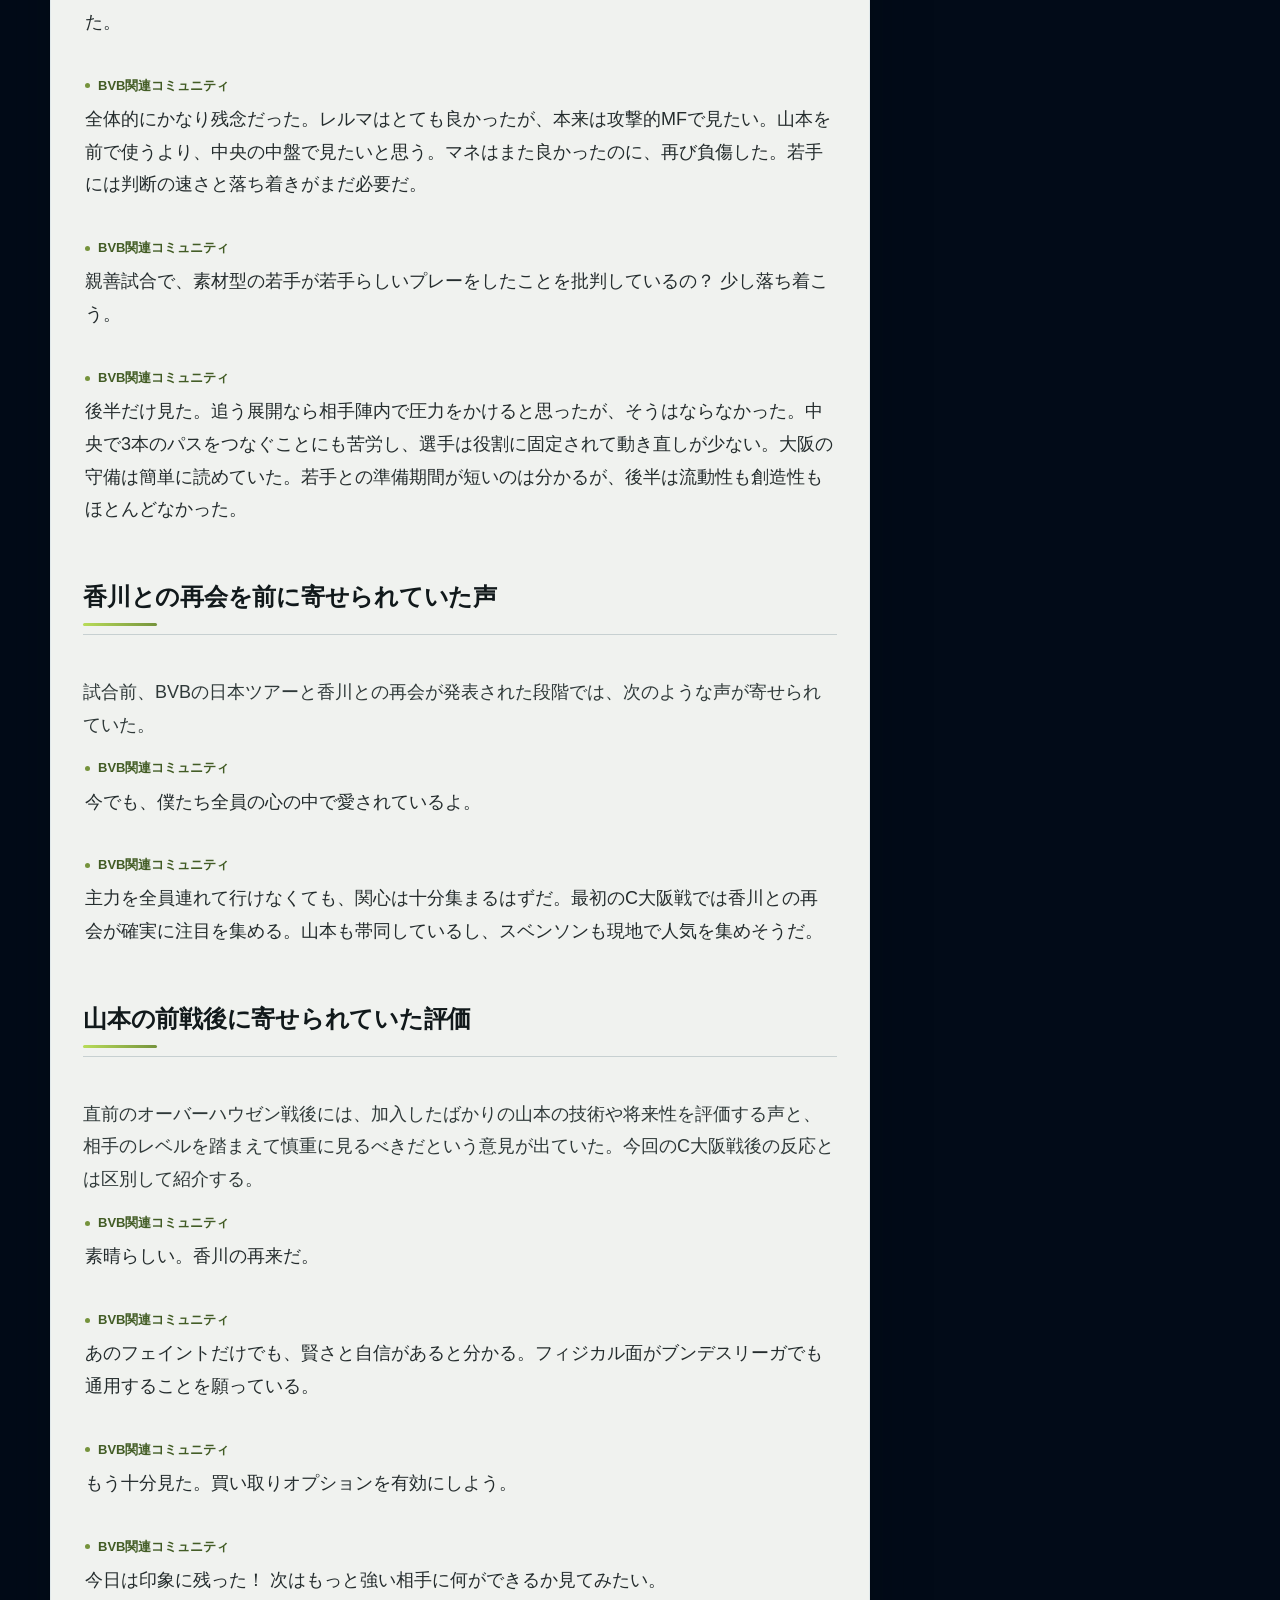
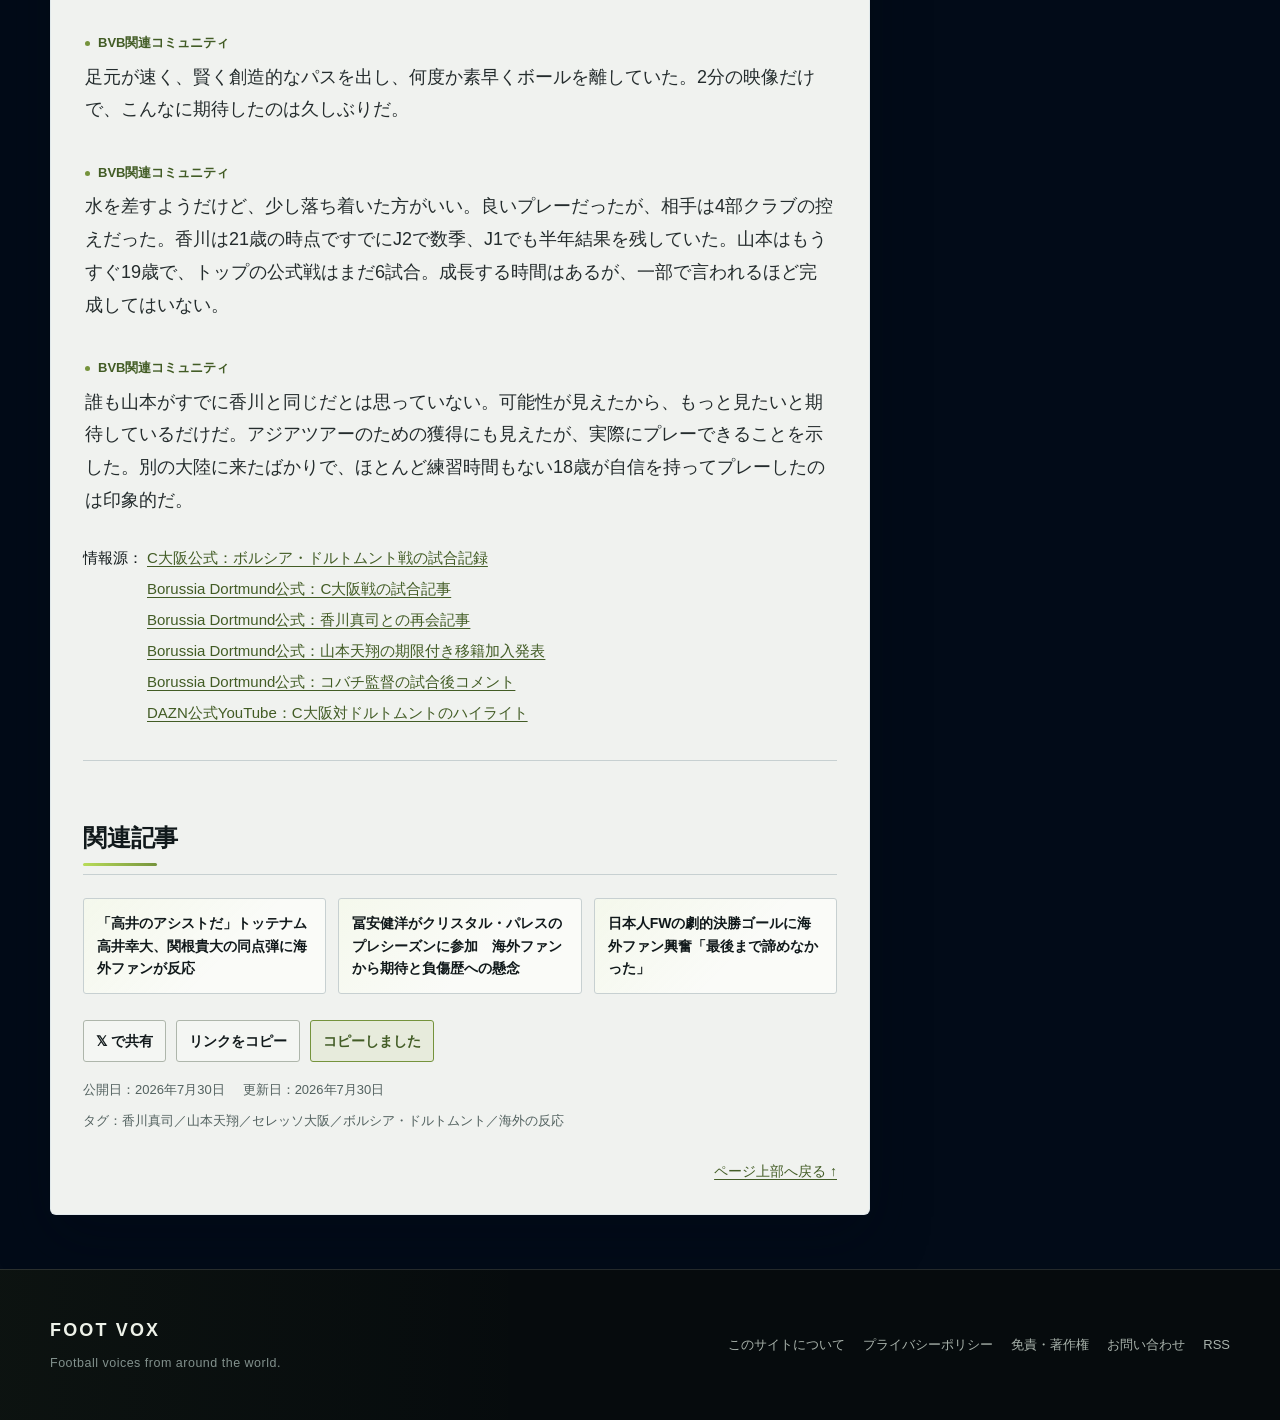
==== commit 470286bb: "Use publication order for article listings" ====
--- a/article.html
+++ b/article.html
@@ -221,17 +221,11 @@
         const [year, month, day] = String(value || "").split("-").map(Number);
         return year && month && day ? `${year}年${month}月${day}日` : "";
       };
-      const dateValue = (value) => Date.parse(`${value || ""}T00:00:00Z`) || 0;
       const articleHref = (id) => `article.html?id=${encodeURIComponent(id)}`;
-      const compareArticlesByUpdatedDate = (left, right) => (
-        dateValue(right.updatedDate) - dateValue(left.updatedDate)
-        || String(left.articleId || "").localeCompare(String(right.articleId || ""))
-      );
       const createSidebarData = (sidebarConfig, articles) => ({
         ...sidebarConfig,
         recentArticles: articles
           .filter((article) => article.listOnHome !== false)
-          .sort(compareArticlesByUpdatedDate)
           .slice(0, MAX_RECENT_ARTICLES)
           .map((article) => ({
             articleId: article.articleId,
@@ -252,18 +246,12 @@
           .filter((article) => article.commonTagCount > 0)
           .sort((left, right) => (
             right.commonTagCount - left.commonTagCount
-            || dateValue(right.updatedDate) - dateValue(left.updatedDate)
-            || left.articleId.localeCompare(right.articleId)
           ))
           .slice(0, 3);
         if (related.length < 3) {
           const selected = new Set(related.map((article) => article.articleId));
           related.push(...candidates
             .filter((article) => !selected.has(article.articleId))
-            .sort((left, right) => (
-              dateValue(right.updatedDate) - dateValue(left.updatedDate)
-              || left.articleId.localeCompare(right.articleId)
-            ))
             .slice(0, 3 - related.length));
         }
         return related;
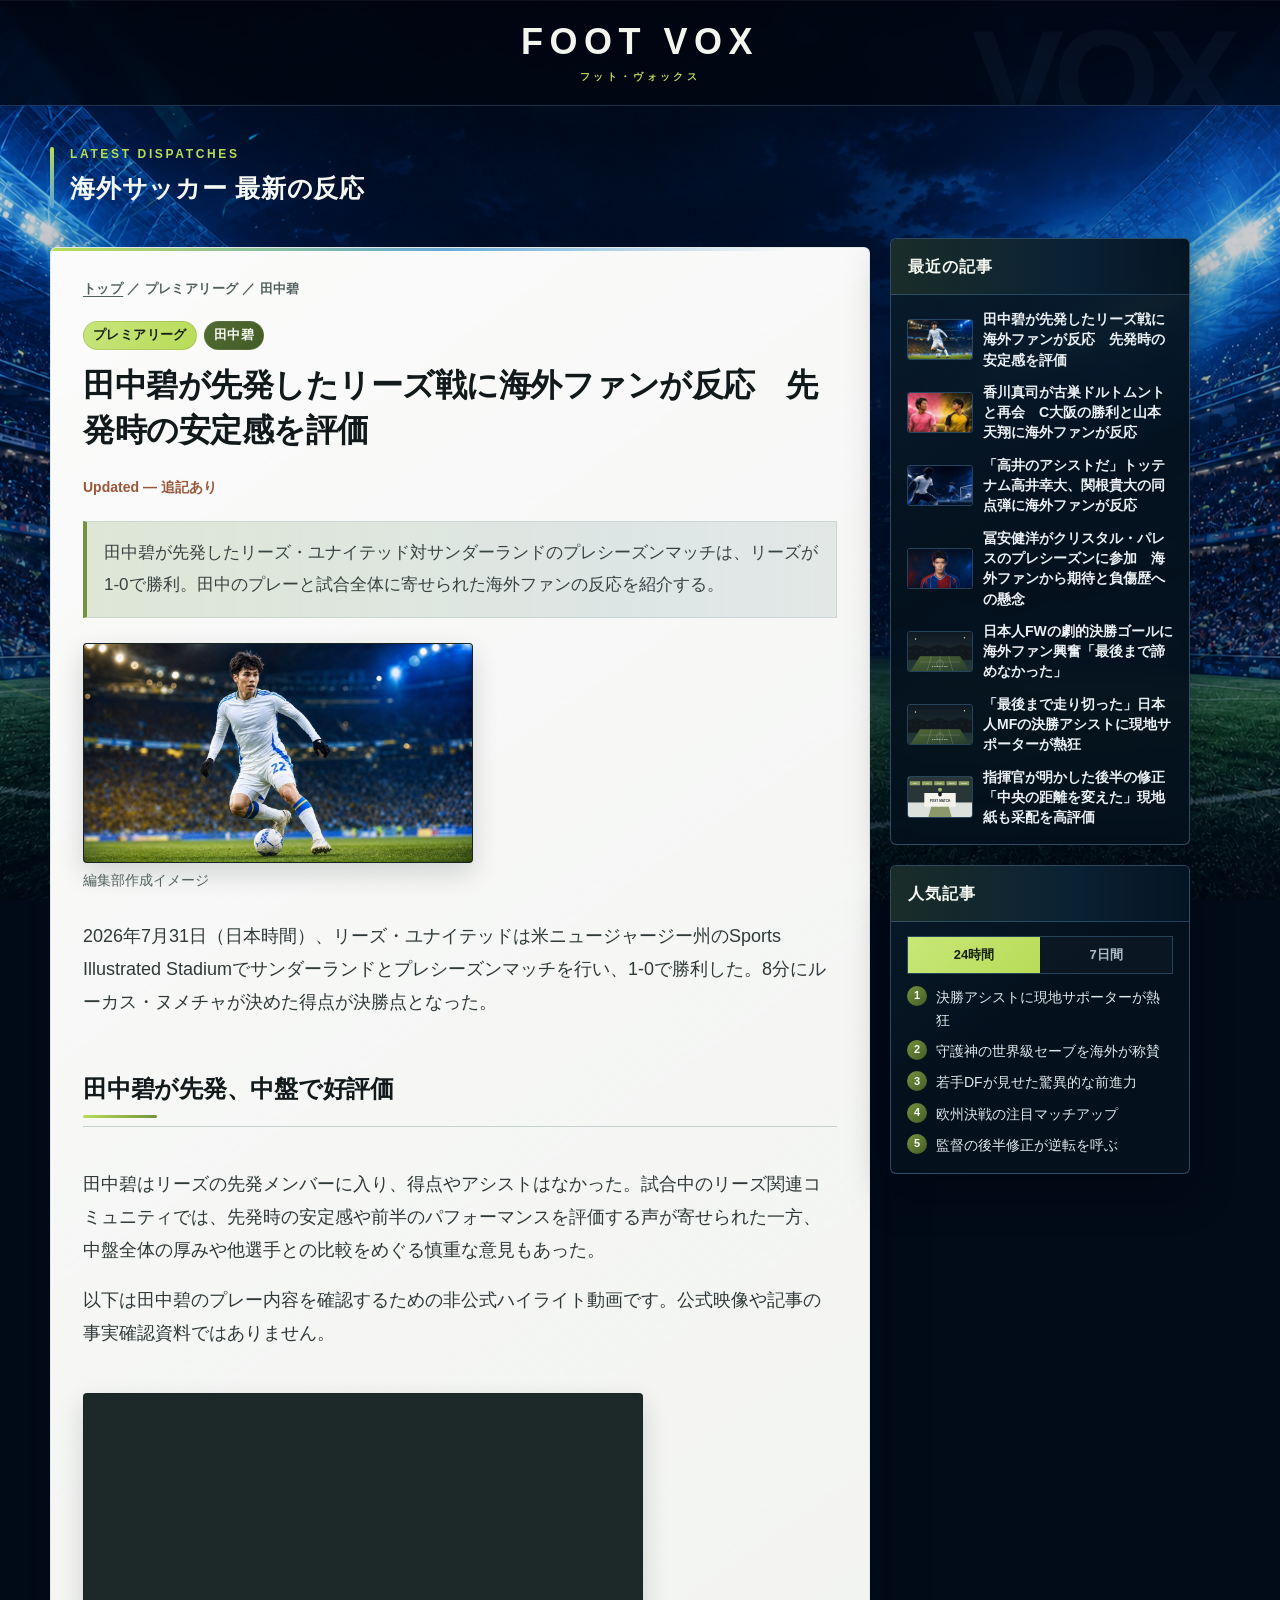
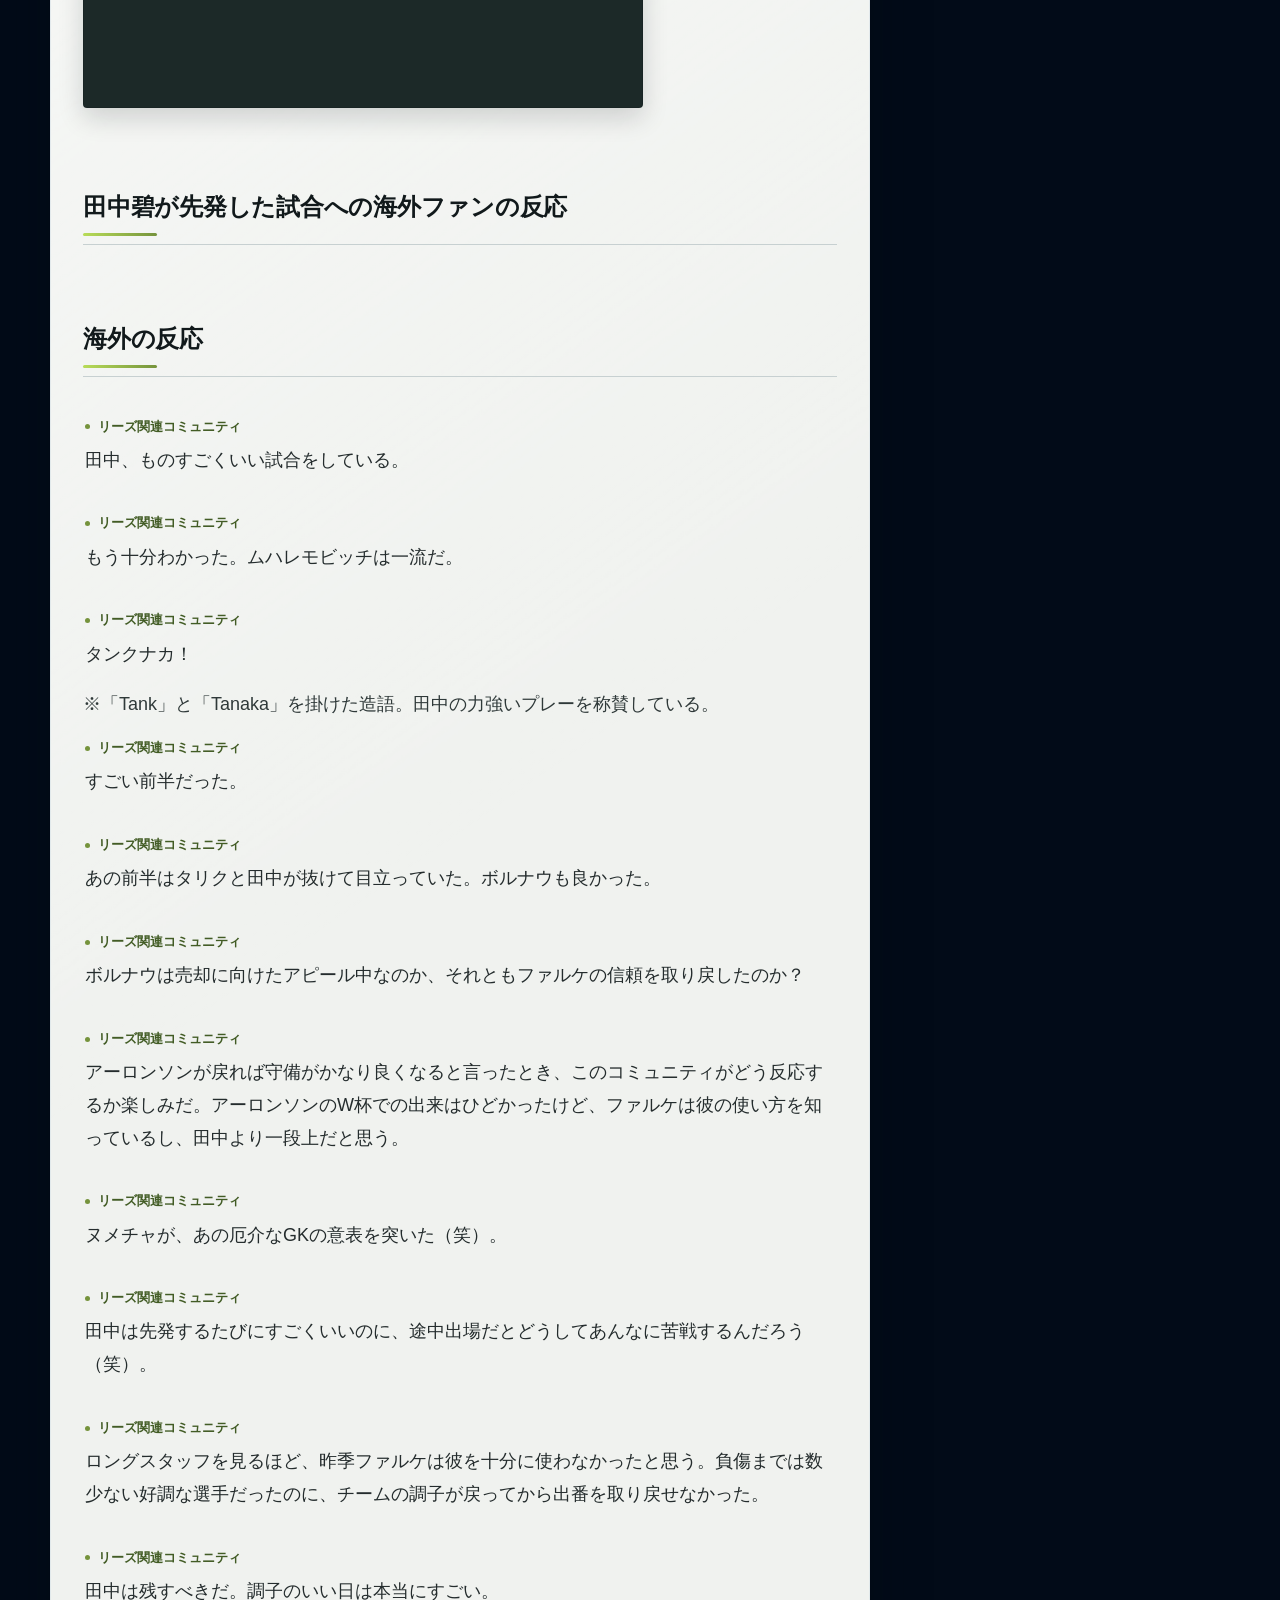
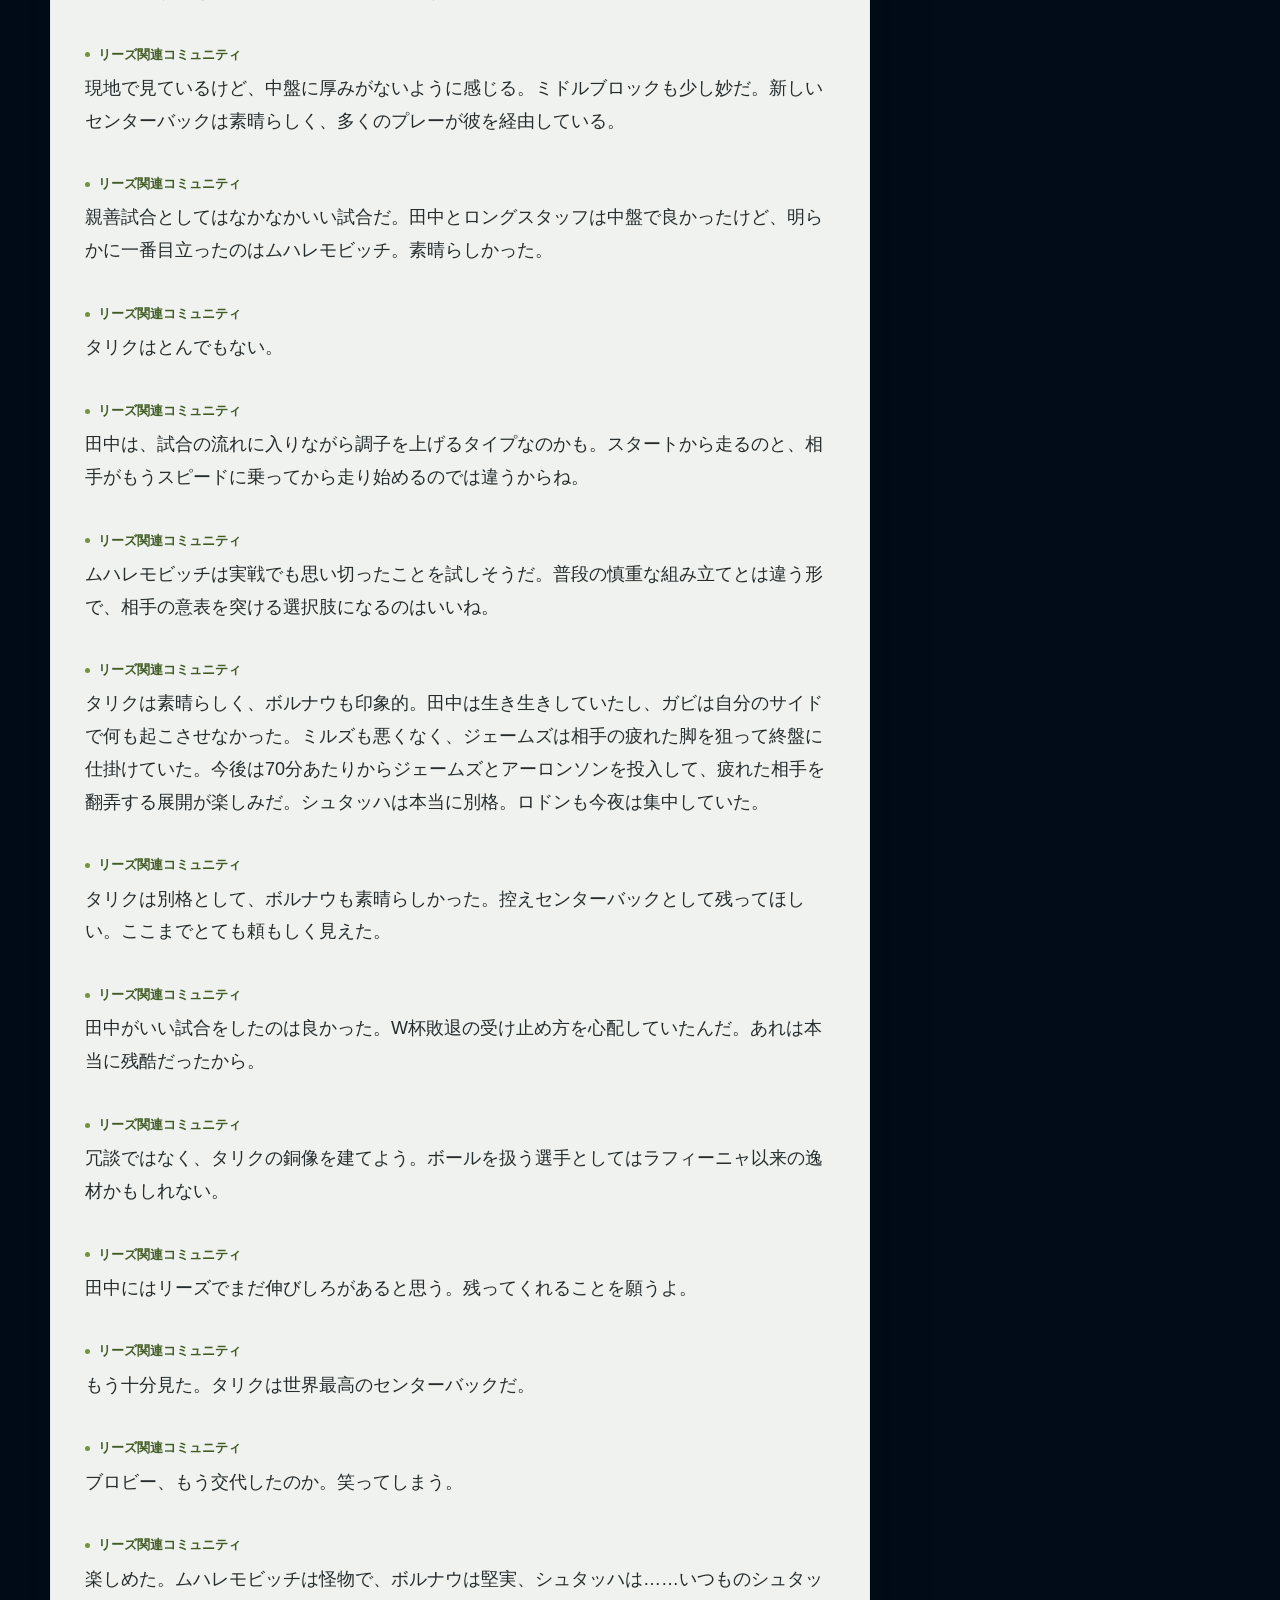
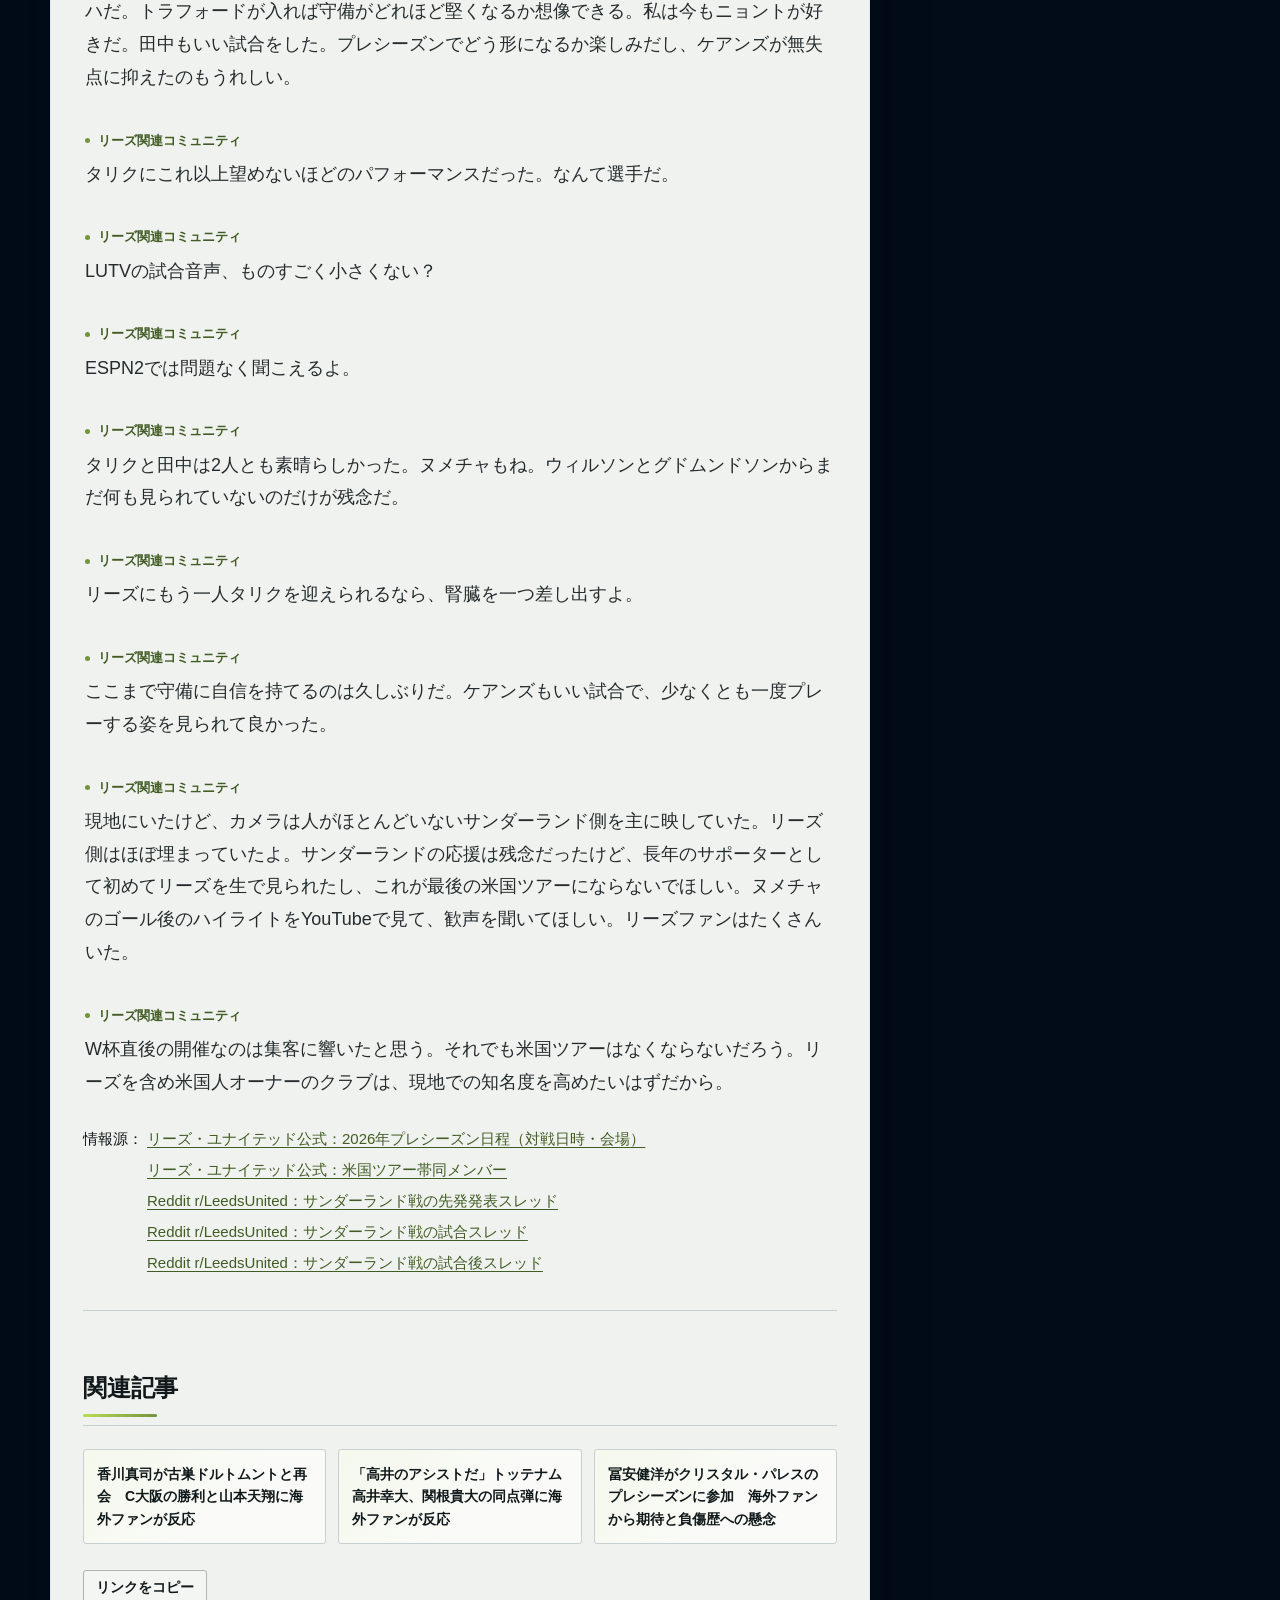
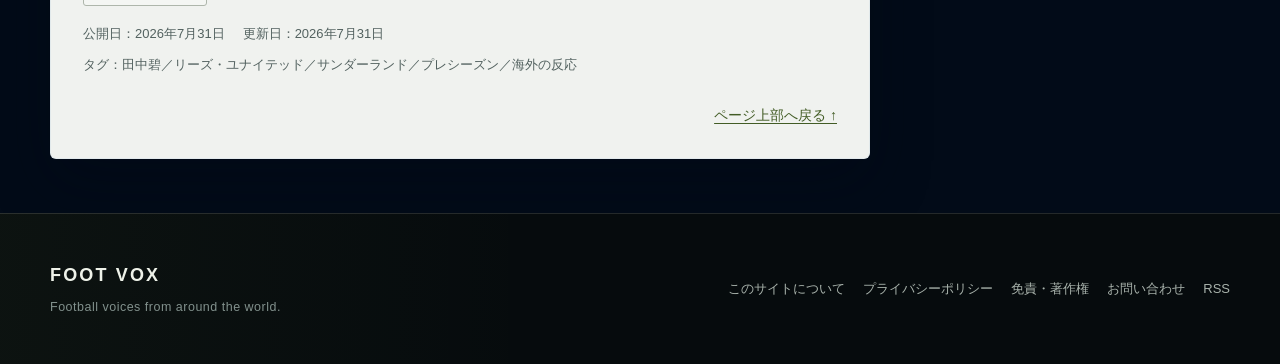
==== commit 2bc5343f: "Remove inactive article page UI" ====
--- a/article.html
+++ b/article.html
@@ -18,7 +18,7 @@
   <meta name="twitter:image" content="">
   <title>FOOT VOX</title>
   <link rel="icon" href="data:,">
-  <link rel="stylesheet" href="styles.css?v=20260730">
+  <link rel="stylesheet" href="styles.css?v=20260731">
 </head>
 <body id="page-top">
   <!-- PROTOTYPE: Editorial direction selected for design refinement. -->
@@ -80,10 +80,10 @@
           <h2 class="section-title">関連記事</h2>
           <ul class="related-list"></ul>
 
-          <div class="share-row" aria-label="共有コントロールの外観例">
-            <span class="static-control">𝕏 で共有</span>
-            <span class="static-control">リンクをコピー</span>
-            <span class="static-control static-control--success">コピーしました</span>
+          <div class="share-row" aria-label="記事リンク">
+            <button type="button" class="static-control" data-share-x hidden>𝕏 で共有</button>
+            <button type="button" class="static-control copy-control" data-copy-article-url aria-describedby="copy-status">リンクをコピー</button>
+            <span id="copy-status" class="copy-status" data-copy-status role="status" aria-live="polite" hidden></span>
           </div>
 
           <div class="article-meta">
@@ -132,42 +132,6 @@
         </div>
       </section>
 
-      <section class="side-section">
-        <h2 class="side-section__heading">記事を検索</h2>
-        <div class="side-section__body">
-          <div class="search-form" aria-label="検索フォームの外観例">
-            <input type="search" placeholder="選手名・クラブ名" aria-label="検索キーワード">
-            <span aria-hidden="true">検索</span>
-          </div>
-        </div>
-      </section>
-
-      <section class="side-section" data-sidebar-section="taxonomy">
-        <h2 class="side-section__heading">カテゴリー・選手</h2>
-        <div class="side-section__body">
-          <ul class="category-list" data-taxonomy-list="categories">
-            <li data-taxonomy-item data-taxonomy-type="category"><span data-taxonomy-field="label"></span><b data-taxonomy-field="count"></b></li>
-            <li data-taxonomy-item data-taxonomy-type="category"><span data-taxonomy-field="label"></span><b data-taxonomy-field="count"></b></li>
-            <li data-taxonomy-item data-taxonomy-type="category"><span data-taxonomy-field="label"></span><b data-taxonomy-field="count"></b></li>
-            <li data-taxonomy-item data-taxonomy-type="category"><span data-taxonomy-field="label"></span><b data-taxonomy-field="count"></b></li>
-            <li data-taxonomy-item data-taxonomy-type="category"><span data-taxonomy-field="label"></span><b data-taxonomy-field="count"></b></li>
-            <li data-taxonomy-item data-taxonomy-type="category"><span data-taxonomy-field="label"></span><b data-taxonomy-field="count"></b></li>
-          </ul>
-          <div class="kana-group" data-kana-group data-expanded="false">
-            <div class="kana-group__label" data-sidebar-field="group-label"></div>
-            <ul class="category-list" data-taxonomy-list="players">
-              <li data-taxonomy-item data-taxonomy-type="player"><span data-taxonomy-field="label"></span><b data-taxonomy-field="count"></b></li>
-              <li data-taxonomy-item data-taxonomy-type="player"><span data-taxonomy-field="label"></span><b data-taxonomy-field="count"></b></li>
-            </ul>
-          </div>
-          <div class="kana-group" data-kana-group data-expanded="false">
-            <div class="kana-group__label" data-sidebar-field="group-label"></div>
-          </div>
-          <div class="kana-group" data-kana-group data-expanded="false">
-            <div class="kana-group__label" data-sidebar-field="group-label"></div>
-          </div>
-        </div>
-      </section>
     </aside>
   </main>
 
@@ -214,6 +178,8 @@
       const updated = document.querySelector("[data-article-updated-date]");
       const tags = document.querySelector("[data-article-tags]");
       const relatedList = document.querySelector(".related-list");
+      const copyButton = document.querySelector("[data-copy-article-url]");
+      const copyStatus = document.querySelector("[data-copy-status]");
       const requestedId = new URLSearchParams(location.search).get("id");
       const siteBaseUrl = "https://tkd197557-arch.github.io/foot-vox/";
       const MAX_RECENT_ARTICLES = 7;
@@ -285,31 +251,55 @@
             link.href = ids.has(data.articleId) ? articleHref(data.articleId) : data.href || "article.html";
             link.textContent = data.title;
           });
-        document.querySelectorAll('[data-taxonomy-type="category"]').forEach((item, index) => {
-          const data = sidebar.taxonomy.categories[index];
-          if (!data) return;
-          item.dataset.taxonomyId = data.taxonomyId;
-          item.querySelector('[data-taxonomy-field="label"]').textContent = data.label;
-          item.querySelector('[data-taxonomy-field="count"]').textContent = data.count;
-        });
-        document.querySelectorAll("[data-kana-group]").forEach((group, index) => {
-          const data = sidebar.taxonomy.playerGroups[index];
-          if (!data) return;
-          group.dataset.kanaGroup = data.kana;
-          group.dataset.expanded = String(data.expanded);
-          group.querySelector('[data-sidebar-field="group-label"]').textContent = data.label;
-          group.querySelectorAll('[data-taxonomy-type="player"]').forEach((item, playerIndex) => {
-            const player = data.players[playerIndex];
-            if (!player) return;
-            item.dataset.taxonomyId = player.taxonomyId;
-            item.querySelector('[data-taxonomy-field="label"]').textContent = player.label;
-            item.querySelector('[data-taxonomy-field="count"]').textContent = player.count;
-          });
-        });
       };
       window.FOOT_VOX = window.FOOT_VOX || {};
-      const context = { ready: null, loadStatus: "loading", articleData: null, relatedArticles: [] };
+      const context = {
+        ready: null,
+        loadStatus: "loading",
+        articleData: null,
+        relatedArticles: [],
+        canonicalUrl: ""
+      };
       window.FOOT_VOX.articleContext = context;
+      let copyStatusTimer = null;
+      const showCopyStatus = (message, state) => {
+        if (!copyStatus) return;
+        if (copyStatusTimer) window.clearTimeout(copyStatusTimer);
+        copyStatus.textContent = message;
+        copyStatus.dataset.state = state;
+        copyStatus.hidden = false;
+        copyStatusTimer = window.setTimeout(() => {
+          copyStatus.hidden = true;
+        }, 2400);
+      };
+      const writeClipboardText = async (text) => {
+        if (navigator.clipboard?.writeText) {
+          await navigator.clipboard.writeText(text);
+          return true;
+        }
+        const textarea = document.createElement("textarea");
+        textarea.value = text;
+        textarea.setAttribute("readonly", "");
+        textarea.style.position = "fixed";
+        textarea.style.opacity = "0";
+        document.body.append(textarea);
+        textarea.select();
+        const copied = document.execCommand("copy");
+        textarea.remove();
+        return copied;
+      };
+      copyButton?.addEventListener("click", async () => {
+        if (copyStatus) copyStatus.hidden = true;
+        try {
+          await context.ready;
+          if (!context.canonicalUrl) throw new Error("Canonical URL is unavailable");
+          const copied = await writeClipboardText(context.canonicalUrl);
+          if (!copied) throw new Error("Clipboard write failed");
+          showCopyStatus("コピーしました", "success");
+        } catch {
+          showCopyStatus("コピーできませんでした", "error");
+        }
+      });
       context.ready = fetch("data/articles.json?v=20260730", { cache: "no-store" })
         .then((response) => {
           if (!response.ok) throw new Error(`Article data request failed: ${response.status}`);
@@ -334,6 +324,7 @@
             `article.html?id=${encodeURIComponent(article.articleId)}`,
             siteBaseUrl
           ).href;
+          context.canonicalUrl = requestedArticle ? canonicalUrl : "";
           const socialImageUrl = new URL(article.image.src, siteBaseUrl).href;
           const isIndexable = Boolean(requestedArticle) && article.indexable !== false;
 
--- a/styles.css
+++ b/styles.css
@@ -905,6 +905,10 @@
   margin: 26px 0 17px;
 }
 
+.share-row [hidden] {
+  display: none;
+}
+
 .static-control {
   display: inline-flex;
   align-items: center;
@@ -918,10 +922,40 @@
   font-weight: 800;
 }
 
-.static-control--success {
+.copy-control {
+  cursor: pointer;
+  font-family: inherit;
+}
+
+.copy-control:hover,
+.copy-control:focus-visible {
+  border-color: var(--olive);
+  color: var(--olive-dark);
+  background: #f1f4e8;
+}
+
+.copy-status {
+  display: inline-flex;
+  align-items: center;
+  padding: 8px 12px;
+  border: 1px solid #aeb6ab;
+  border-radius: 4px;
+  color: var(--ink-soft);
+  background: rgba(255,255,255,.25);
+  font-size: 14px;
+  font-weight: 800;
+}
+
+.copy-status[data-state="success"] {
   border-color: var(--olive);
   color: var(--olive-dark);
   background: #e7ebdc;
+}
+
+.copy-status[data-state="error"] {
+  border-color: #aa715e;
+  color: #7e3e2e;
+  background: #f7e9e4;
 }
 
 .article-meta {
